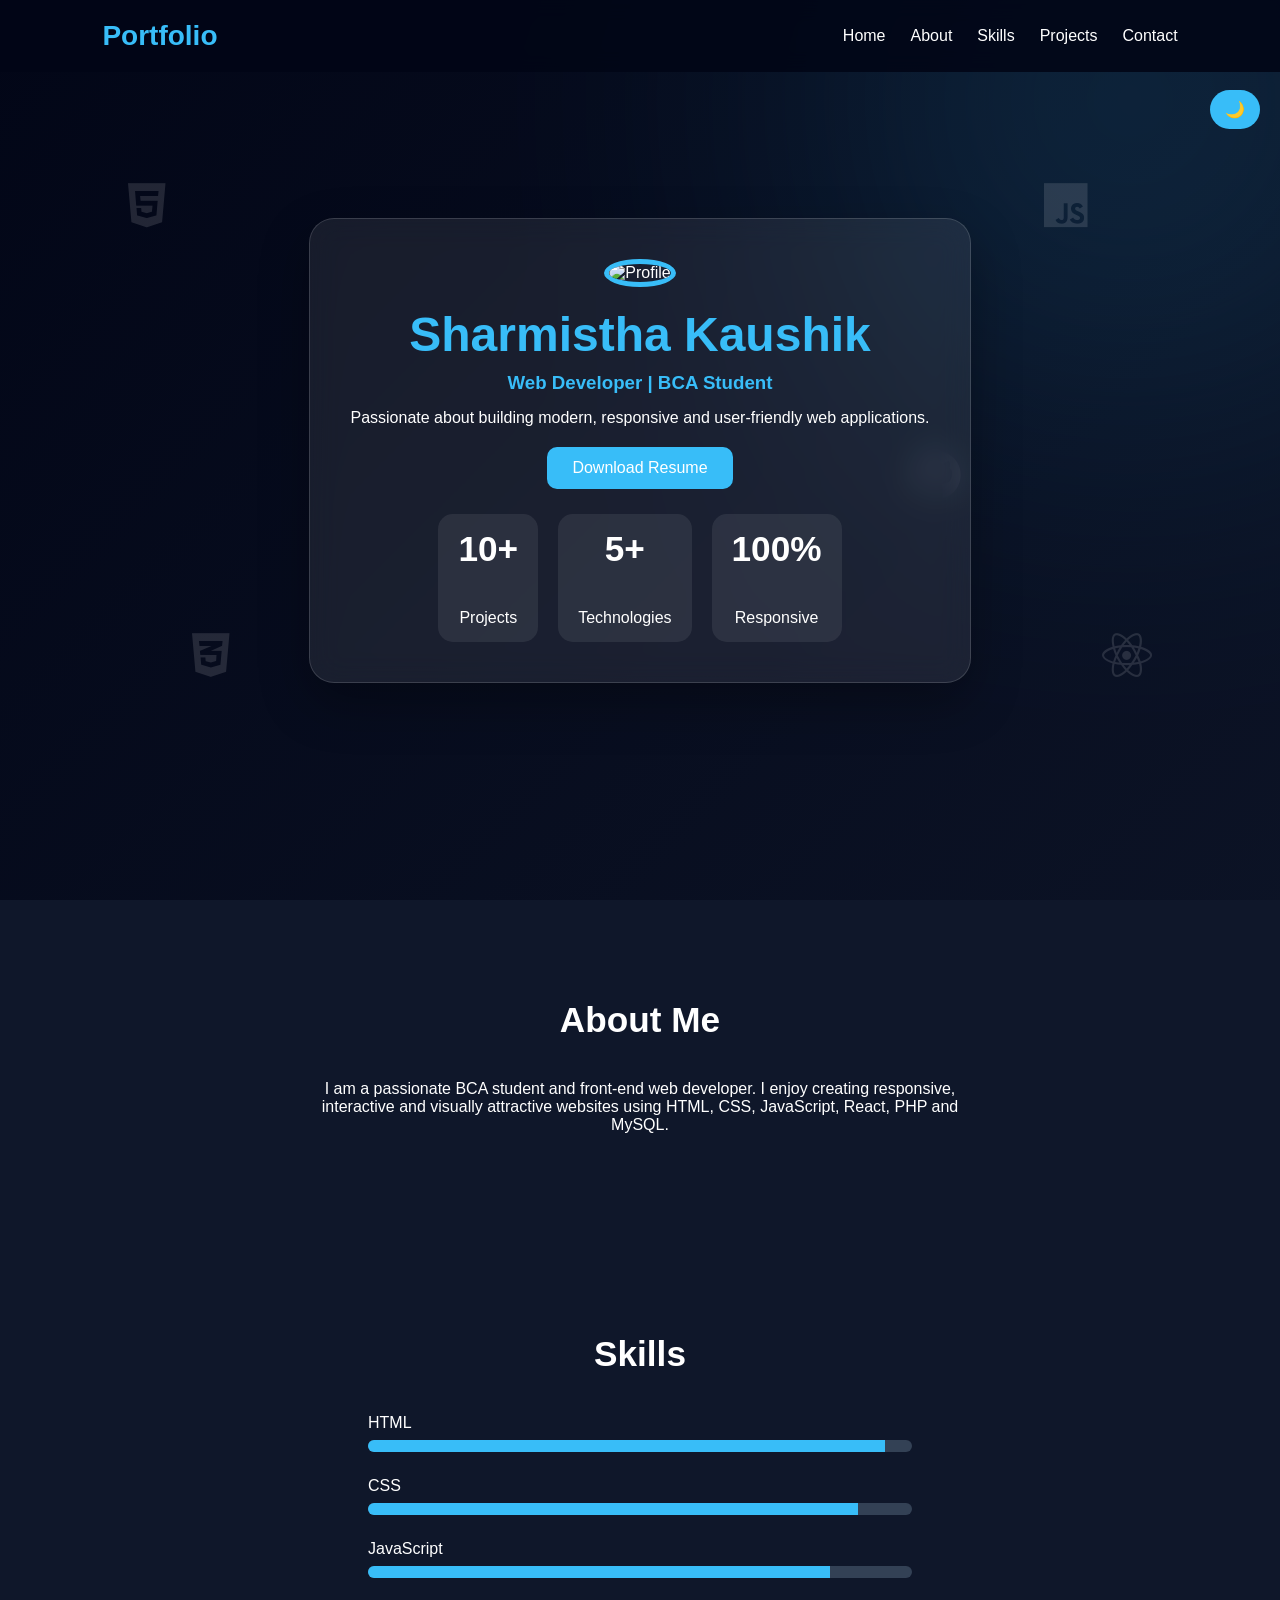
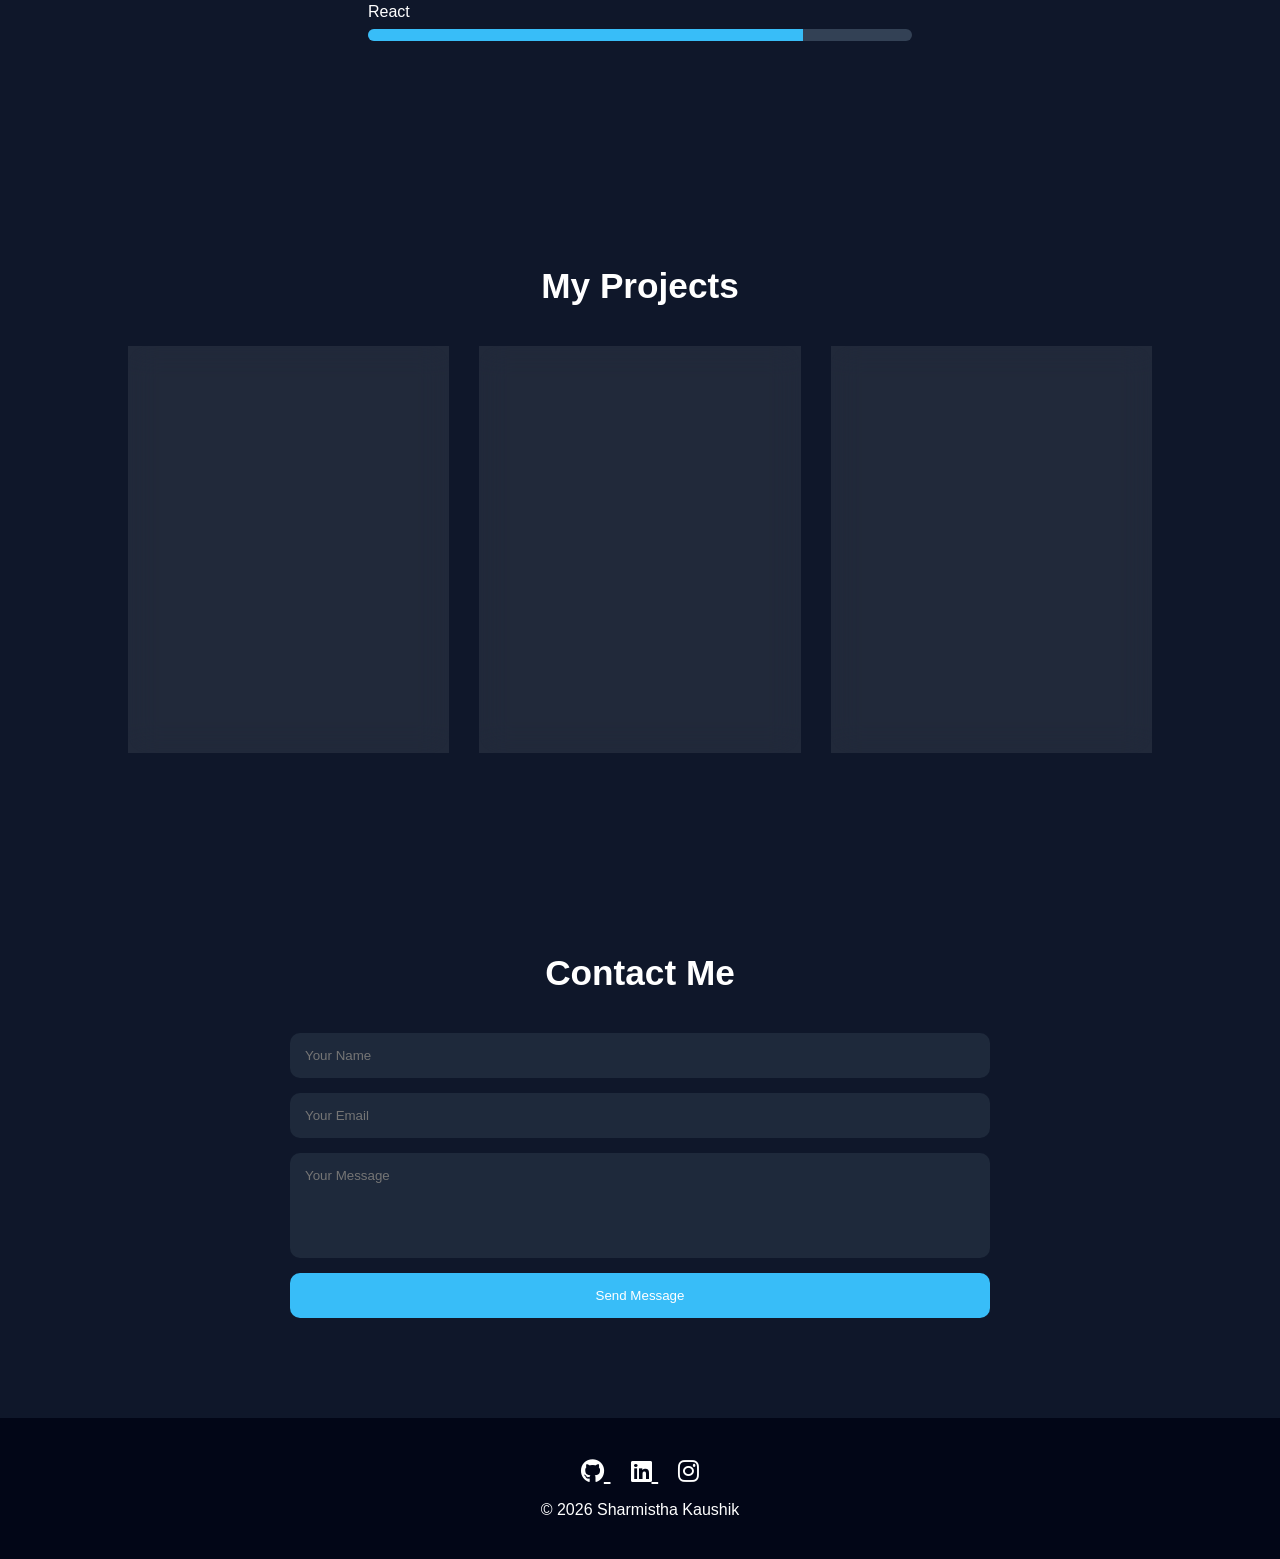
==== index.html @ a04bbdd9 "Initial commit" ====
<!DOCTYPE html>
<html lang="en">

<head>
<meta charset="UTF-8">
<meta name="viewport" content="width=device-width, initial-scale=1.0">

<title>Sharmistha Kaushik | Portfolio</title>

<link rel="stylesheet" href="style.css">

<link rel="stylesheet"
href="https://cdnjs.cloudflare.com/ajax/libs/font-awesome/6.5.1/css/all.min.css">
</head>

<body>

<!-- Dark Mode Toggle -->

<div class="dark-toggle">
🌙
</div>

<!-- Navbar -->

<header>

<nav class="navbar">

<div class="logo">
Portfolio
</div>

<ul class="nav-links">

<li><a href="#home">Home</a></li>

<li><a href="#about">About</a></li>

<li><a href="#skills">Skills</a></li>

<li><a href="#projects">Projects</a></li>

<li><a href="#contact">Contact</a></li>

</ul>

</nav>

</header>

<!-- Hero Section -->

<section id="home" class="hero">

<div class="hero-content">

<img
src="profile.jpg"
alt="Profile"
class="profile-img">

<h1>
Sharmistha Kaushik
</h1>

<h3 class="typing">
Web Developer | BCA Student
</h3>

<p>
Passionate about building modern,
responsive and user-friendly web
applications.
</p>

<a href="resume.pdf"
download
class="btn">

Download Resume

</a>

<!-- Stats -->

<div class="stats">

<div>
<h2>10+</h2>
<p>Projects</p>
</div>

<div>
<h2>5+</h2>
<p>Technologies</p>
</div>

<div>
<h2>100%</h2>
<p>Responsive</p>
</div>

</div>

</div>

<!-- Floating Tech Icons -->

<div class="floating-icons">

<i class="fab fa-html5"></i>

<i class="fab fa-css3-alt"></i>

<i class="fab fa-js"></i>

<i class="fab fa-react"></i>

<i class="fab fa-github"></i>

</div>

</section>

<!-- About -->

<section id="about" class="about">

<h2>About Me</h2>

<p>

I am a passionate BCA student and
front-end web developer.

I enjoy creating responsive,
interactive and visually attractive
websites using HTML, CSS,
JavaScript, React, PHP and MySQL.

</p>

</section>

<!-- Skills -->

<section id="skills" class="skills">

<h2>Skills</h2>

<div class="skill">

<span>HTML</span>

<div class="bar">
<div class="progress html"></div>
</div>

</div>

<div class="skill">

<span>CSS</span>

<div class="bar">
<div class="progress css"></div>
</div>

</div>

<div class="skill">

<span>JavaScript</span>

<div class="bar">
<div class="progress js"></div>
</div>

</div>

<div class="skill">

<span>React</span>

<div class="bar">
<div class="progress react"></div>
</div>

</div>

</section>

<!-- Projects -->

<section id="projects">

<h2>
My Projects
</h2>

<div class="gallery">

<!-- Project 1 -->

<div class="project-card">

<img
src="images/blog.png"
alt="Blogging Platform">

<h3>
Blogging Platform
</h3>

<p>

Admin panel based blogging website
built using HTML, CSS,
JavaScript, PHP and MySQL.

</p>

<a href="projects/blogging.html"
class="project-btn">

View Project

</a>

<a href="#"
class="project-btn">

GitHub

</a>

</div>

<!-- Project 2 -->

<div class="project-card">

<img
src="images/blog21.png"
alt="Quick Eat">

<h3>
Quick Eat
</h3>

<p>

Responsive food delivery
landing page with modern UI.

</p>

<a href="projects/quickeat.html"
class="project-btn">

View Project

</a>

<a href="#"
class="project-btn">

GitHub

</a>

</div>

<!-- Project 3 -->

<div class="project-card">

<img
src="images/blog31.png"
alt="bookit">

<h3>
Bookit website
</h3>

<p>

Modern and attractive bookit with
animations, dark mode and
modern design.

</p>

<a href="projects/bookit.html"
class="project-btn">

View Project

</a>

<a href="#"
class="project-btn">

GitHub

</a>

</div>

</div>

</section>

<!-- Contact -->

<section id="contact">

<h2>
Contact Me
</h2>

<div class="contact-container">

<form>

<input
type="text"
placeholder="Your Name"
required>

<input
type="email"
placeholder="Your Email"
required>

<textarea
rows="5"
placeholder="Your Message"
required>
</textarea>

<button type="submit">

Send Message

</button>

</form>

</div>

</section>

<!-- Footer -->

<footer>

<div class="social">

<a href="#">
<i class="fab fa-github"></i>
</a>

<a href="#">
<i class="fab fa-linkedin"></i>
</a>

<a href="#">
<i class="fab fa-instagram"></i>
</a>

</div>

<p>
© 2026 Sharmistha Kaushik
</p>

</footer>

<!-- Back To Top -->

<button id="topBtn">
↑
</button>

<script src="script.js"></script>

</body>
</html>
---- style.css ----
*{
margin:0;
padding:0;
box-sizing:border-box;
font-family:'Poppins',sans-serif;
scroll-behavior:smooth;
}

body{
background:#0f172a;
color:white;
overflow-x:hidden;
}

/* Navbar */

.navbar{
position:fixed;
top:0;
width:100%;
padding:20px 8%;
display:flex;
justify-content:space-between;
align-items:center;
background:rgba(2,6,23,.9);
backdrop-filter:blur(10px);
z-index:1000;
}

.logo{
font-size:28px;
font-weight:700;
color:#38bdf8;
}

.nav-links{
display:flex;
list-style:none;
gap:25px;
}

.nav-links a{
text-decoration:none;
color:white;
font-weight:500;
transition:.3s;
}

.nav-links a:hover{
color:#38bdf8;
}

/* Hero */

.hero{
height:100vh;
display:flex;
justify-content:center;
align-items:center;
text-align:center;
position:relative;
overflow:hidden;

background:linear-gradient(
135deg,
#020617,
#0f172a,
#1e3a8a,
#0ea5e9
);

background-size:400% 400%;
animation:gradientMove 12s ease infinite;
}

@keyframes gradientMove{
0%{background-position:0% 50%;}
50%{background-position:100% 50%;}
100%{background-position:0% 50%;}
}

.hero::before{
content:"";
position:absolute;
width:500px;
height:500px;
background:#38bdf8;
filter:blur(180px);
opacity:.25;
border-radius:50%;
top:-150px;
right:-100px;
}

.hero-content{
background:rgba(255,255,255,.08);
padding:40px;
border-radius:25px;
backdrop-filter:blur(15px);
border:1px solid rgba(255,255,255,.15);
box-shadow:0 20px 50px rgba(0,0,0,.3);
z-index:2;
}

.profile-img{
width:180px;
height:180px;
border-radius:50%;
border:5px solid #38bdf8;
object-fit:cover;
margin-bottom:20px;
}

.hero h1{
font-size:3rem;
margin-bottom:10px;
}

.typing{
color:#38bdf8;
margin-bottom:15px;
}

.btn{
display:inline-block;
padding:12px 25px;
background:#38bdf8;
color:white;
text-decoration:none;
border-radius:10px;
margin-top:20px;
transition:.3s;
}

.btn:hover{
transform:translateY(-5px);
}

/* Floating Icons */

.floating-icons i{
position:absolute;
font-size:50px;
opacity:.12;
animation:float 5s infinite ease-in-out;
}

.floating-icons i:nth-child(1){
top:20%;
left:10%;
}

.floating-icons i:nth-child(2){
top:70%;
left:15%;
}

.floating-icons i:nth-child(3){
top:20%;
right:15%;
}

.floating-icons i:nth-child(4){
top:70%;
right:10%;
}

.floating-icons i:nth-child(5){
top:50%;
right:25%;
}

@keyframes float{
50%{
transform:translateY(-20px);
}
}

/* Stats */

.stats{
display:flex;
justify-content:center;
gap:20px;
margin-top:25px;
flex-wrap:wrap;
}

.stats div{
background:rgba(255,255,255,.08);
padding:15px 20px;
border-radius:15px;
}

/* Sections */

section{
padding:100px 10%;
}

h2{
text-align:center;
font-size:2.2rem;
margin-bottom:40px;
}

/* About */

.about{
text-align:center;
max-width:900px;
margin:auto;
}

/* Skills */

.skills{
max-width:800px;
margin:auto;
}

.skill{
margin-bottom:25px;
}

.skill span{
display:block;
margin-bottom:8px;
}

.bar{
height:12px;
background:#334155;
border-radius:20px;
overflow:hidden;
}

.progress{
height:100%;
background:#38bdf8;
}

.html{width:95%;}
.css{width:90%;}
.js{width:85%;}
.react{width:80%;}

/* Projects */

.gallery{
display:grid;
grid-template-columns:
repeat(auto-fit,minmax(300px,1fr));
gap:30px;
}

.project-card{
background:rgba(255,255,255,.08);
backdrop-filter:blur(15px);
border-radius:20px;
overflow:hidden;
transition:.4s;
}

.project-card:hover{
transform:translateY(-12px);
}

.project-card img{
width:100%;
height:220px;
object-fit:cover;
}

.project-card h3{
padding:15px;
}

.project-card p{
padding:0 15px 15px;
}

.project-btn{
display:inline-block;
margin:10px;
padding:10px 18px;
background:#38bdf8;
color:white;
text-decoration:none;
border-radius:8px;
}

/* Contact */

.contact-container{
max-width:700px;
margin:auto;
}

form{
display:flex;
flex-direction:column;
gap:15px;
}

input,
textarea{
padding:15px;
border:none;
outline:none;
border-radius:10px;
background:#1e293b;
color:white;
}

textarea{
resize:none;
}

button{
padding:15px;
border:none;
border-radius:10px;
background:#38bdf8;
color:white;
cursor:pointer;
}

/* Footer */

footer{
background:#020617;
padding:40px;
text-align:center;
}

.social{
margin-bottom:15px;
}

.social a{
color:white;
font-size:24px;
margin:0 10px;
}

/* Reveal */

.hidden{
opacity:0;
transform:translateY(60px);
transition:all 1s;
}

.show{
opacity:1;
transform:translateY(0);
}

/* Dark Mode Toggle */

.dark-toggle{
position:fixed;
top:90px;
right:20px;
background:#38bdf8;
padding:10px 15px;
border-radius:30px;
cursor:pointer;
z-index:999;
}

/* Top Button */

#topBtn{
position:fixed;
bottom:20px;
right:20px;
display:none;
padding:12px 16px;
border-radius:50%;
font-size:18px;
z-index:999;
}

/* Responsive */

@media(max-width:768px){

.navbar{
flex-direction:column;
gap:15px;
}

.nav-links{
flex-wrap:wrap;
justify-content:center;
}

.hero h1{
font-size:2rem;
}

.profile-img{
width:140px;
height:140px;
}

section{
padding:80px 5%;
}
}

.light-mode{
background:#f8fafc;
color:#0f172a;
}

.light-mode .navbar{
background:white;
}

.light-mode .hero-content,
.light-mode .project-card,
.light-mode .stats div{
background:white;
color:black;
}

.light-mode input,
.light-mode textarea{
background:#e2e8f0;
color:black;
}

.light-mode footer{
background:#e2e8f0;
color:black;
}

.gallery img{
width:100%;
border-radius:15px;
box-shadow:0 10px 25px rgba(0,0,0,.3);
}

section ul{
max-width:800px;
margin:auto;
padding-left:20px;
line-height:2;
}

section h1{
text-align:center;
margin-bottom:30px;
font-size:3rem;
color:#38bdf8;
}

body{
background:#0f172a;
color:white;
font-family:'Poppins',sans-serif;
}

.project-container{
max-width:1100px;
margin:100px auto;
padding:30px;
background:rgba(255,255,255,0.05);
backdrop-filter:blur(10px);
border-radius:20px;
box-shadow:0 10px 30px rgba(0,0,0,0.3);
}

.project-title{
text-align:center;
font-size:3rem;
margin-bottom:30px;
color:#38bdf8;
}

.project-gallery{
display:grid;
grid-template-columns:repeat(auto-fit,minmax(300px,1fr));
gap:20px;
margin-bottom:40px;
}

.project-gallery img{
width:100%;
height:250px;
object-fit:cover;
border-radius:15px;
transition:0.4s;
}

.project-gallery img:hover{
transform:scale(1.05);
}

.project-description{
text-align:center;
line-height:1.8;
font-size:18px;
margin-bottom:40px;
}

.info-grid{
display:grid;
grid-template-columns:1fr 1fr;
gap:40px;
margin-bottom:40px;
}

.info-card{
background:rgba(255,255,255,0.08);
padding:25px;
border-radius:15px;
}

.info-card h2{
margin-bottom:20px;
color:#38bdf8;
}

.info-card ul{
padding-left:20px;
line-height:2;
}

.buttons{
display:flex;
justify-content:center;
gap:15px;
flex-wrap:wrap;
}

.project-btn{
padding:12px 25px;
background:#38bdf8;
color:white;
text-decoration:none;
border-radius:10px;
transition:0.3s;
}

.project-btn:hover{
transform:translateY(-5px);
}

@media(max-width:768px){

.info-grid{
grid-template-columns:1fr;
}

.project-title{
font-size:2rem;
}

}
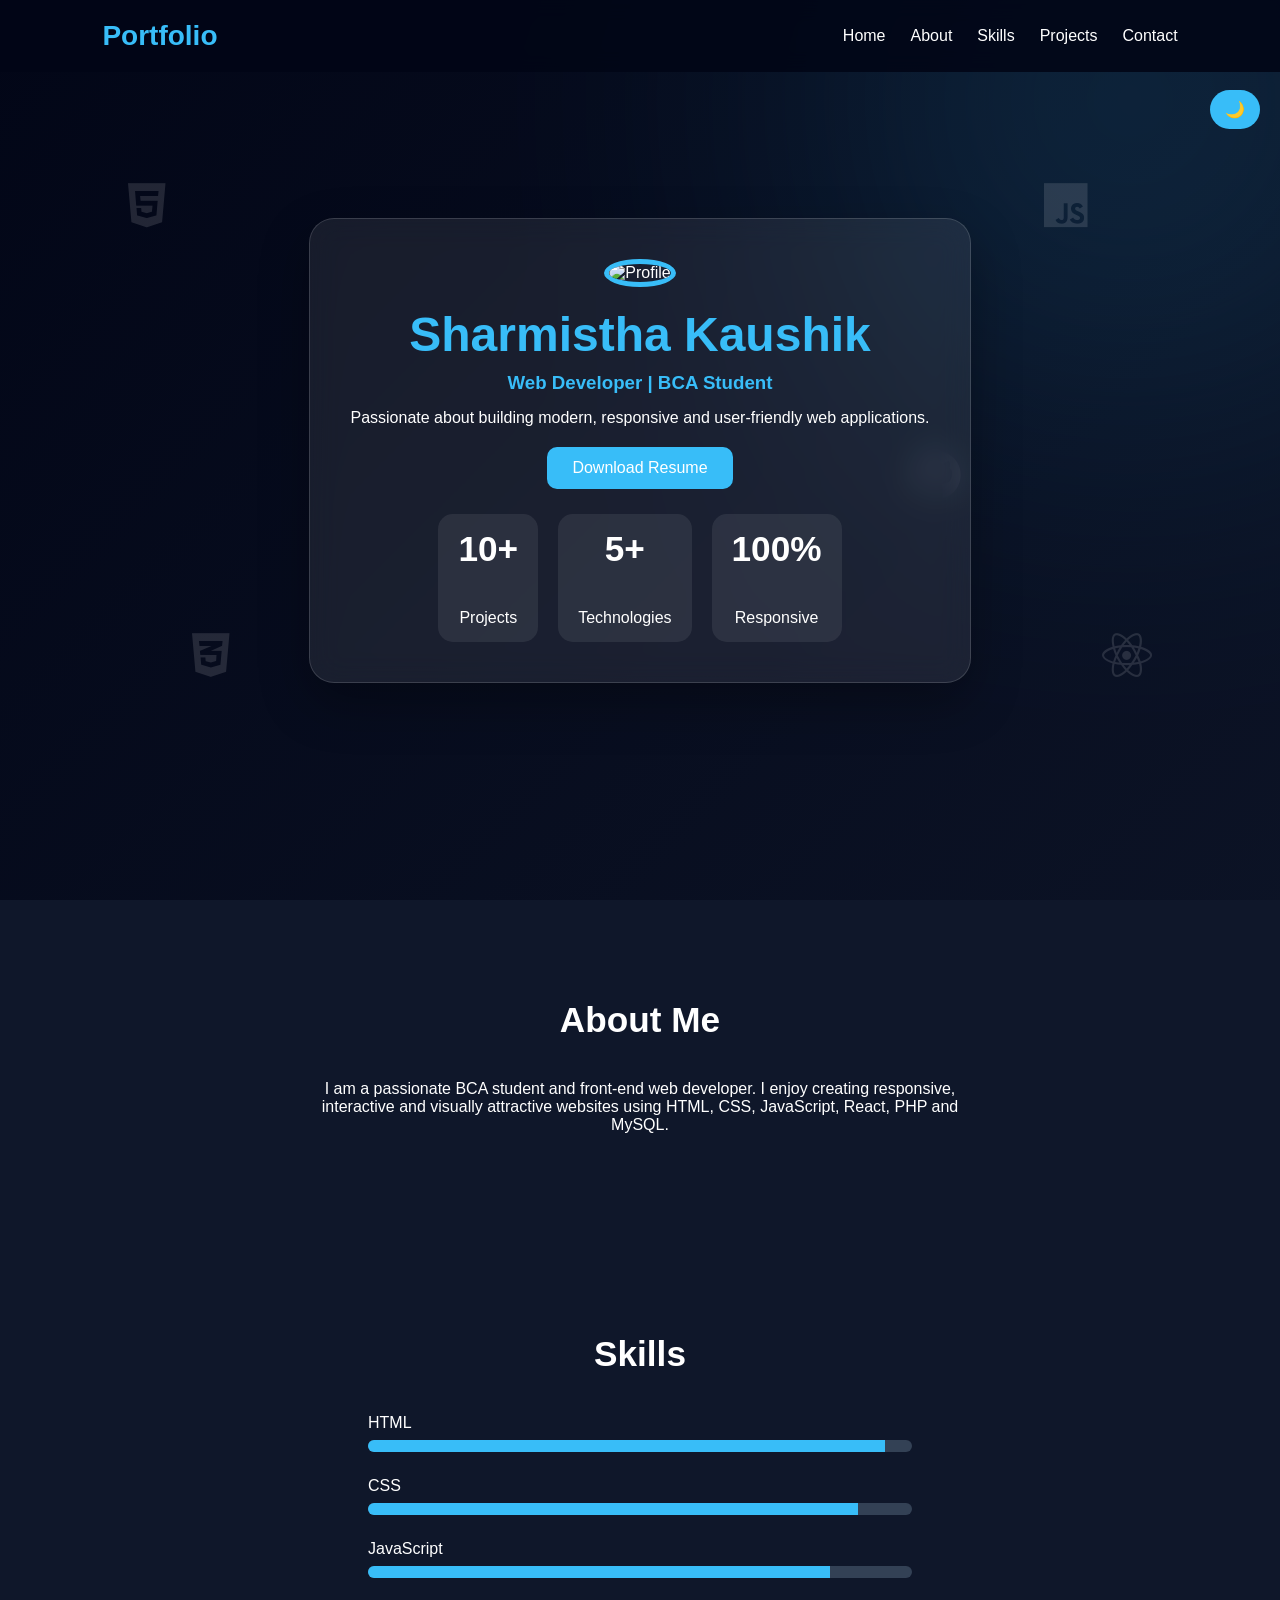
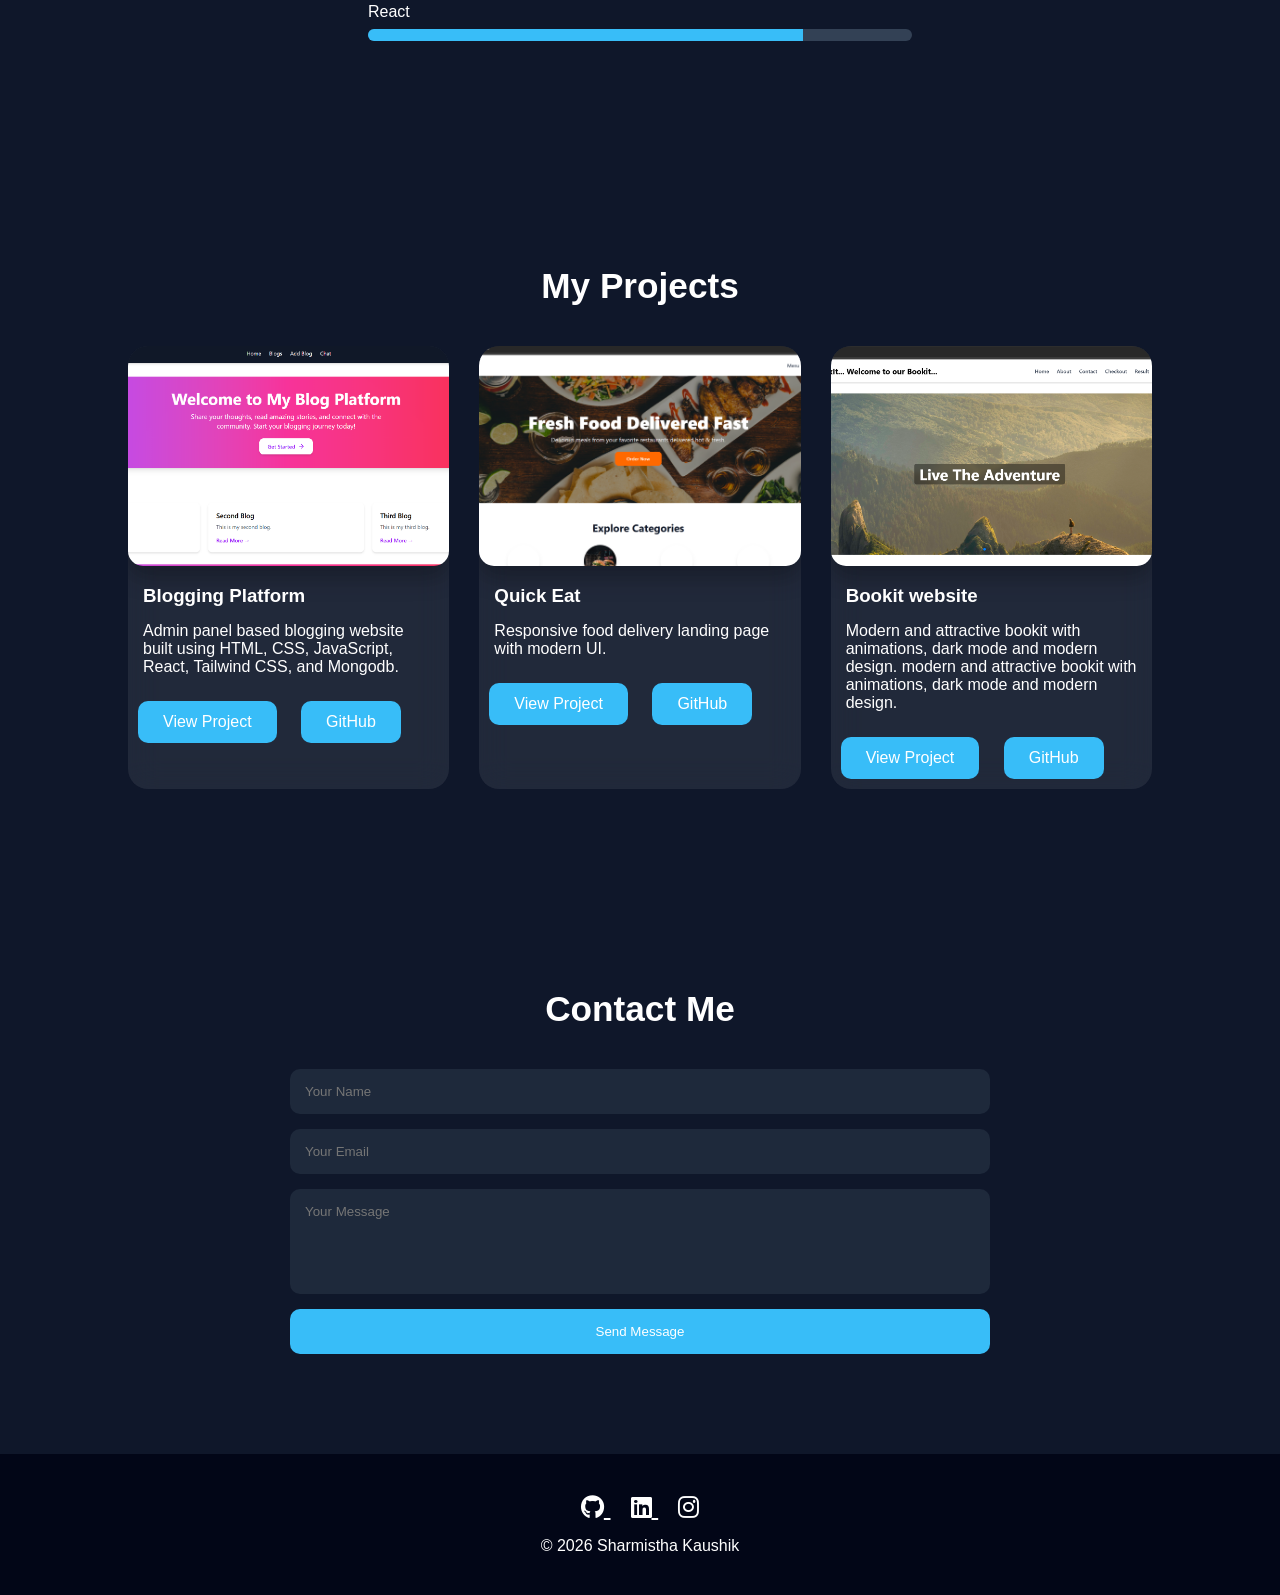
==== commit 47e06f59: "Updated websites" ====
--- a/index.html
+++ b/index.html
@@ -206,7 +206,7 @@
 <div class="project-card">
 
 <img
-src="images/blog.png"
+src="images/blog1.png"
 alt="Blogging Platform">
 
 <h3>
@@ -217,7 +217,7 @@
 
 Admin panel based blogging website
 built using HTML, CSS,
-JavaScript, PHP and MySQL.
+JavaScript, React, Tailwind CSS, and Mongodb.
 
 </p>
 
@@ -278,7 +278,7 @@
 
 <img
 src="images/blog31.png"
-alt="bookit">
+alt="Bookit">
 
 <h3>
 Bookit website
@@ -288,7 +288,10 @@
 
 Modern and attractive bookit with
 animations, dark mode and
+modern design. modern and attractive bookit with
+animations, dark mode and
 modern design.
+
 
 </p>
 
--- a/style.css
+++ b/style.css
@@ -560,4 +560,72 @@
 font-size:2rem;
 }
 
+}
+
+@media(max-width:768px){
+
+.navbar{
+padding:15px 5%;
+flex-direction:column;
+}
+
+.nav-links{
+display:flex;
+flex-wrap:wrap;
+justify-content:center;
+gap:15px;
+margin-top:10px;
+}
+
+.hero{
+min-height:100vh;
+padding-top:140px;
+}
+
+.hero-content{
+width:95%;
+padding:20px;
+}
+
+.hero h1{
+font-size:2rem;
+}
+
+.profile-img{
+width:120px;
+height:120px;
+}
+
+.stats{
+flex-direction:row;
+justify-content:center;
+gap:10px;
+}
+
+.stats div{
+width:90px;
+height:90px;
+padding:10px;
+}
+
+.stats h2{
+font-size:28px;
+}
+
+.stats p{
+font-size:12px;
+}
+
+.floating-icons{
+display:none;
+}
+
+.gallery{
+grid-template-columns:1fr;
+}
+
+section{
+padding:60px 5%;
+}
+
 }
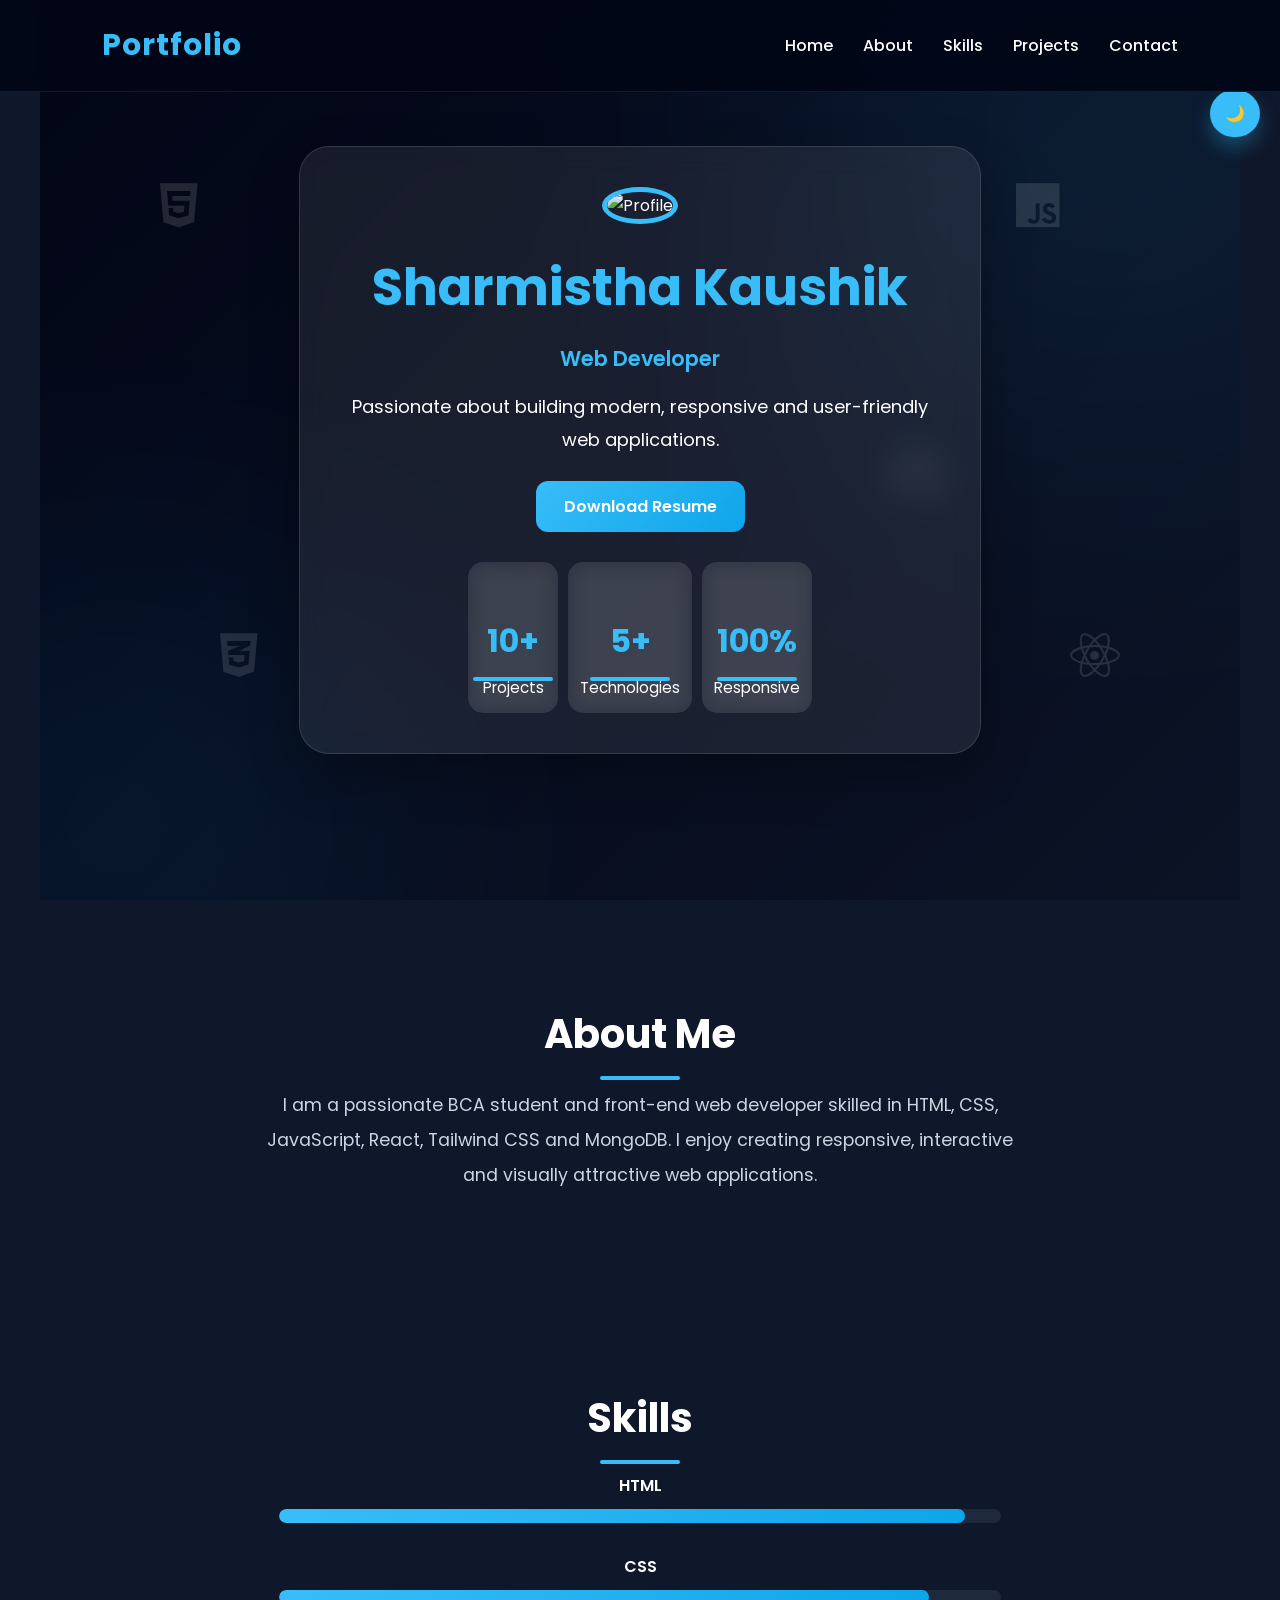
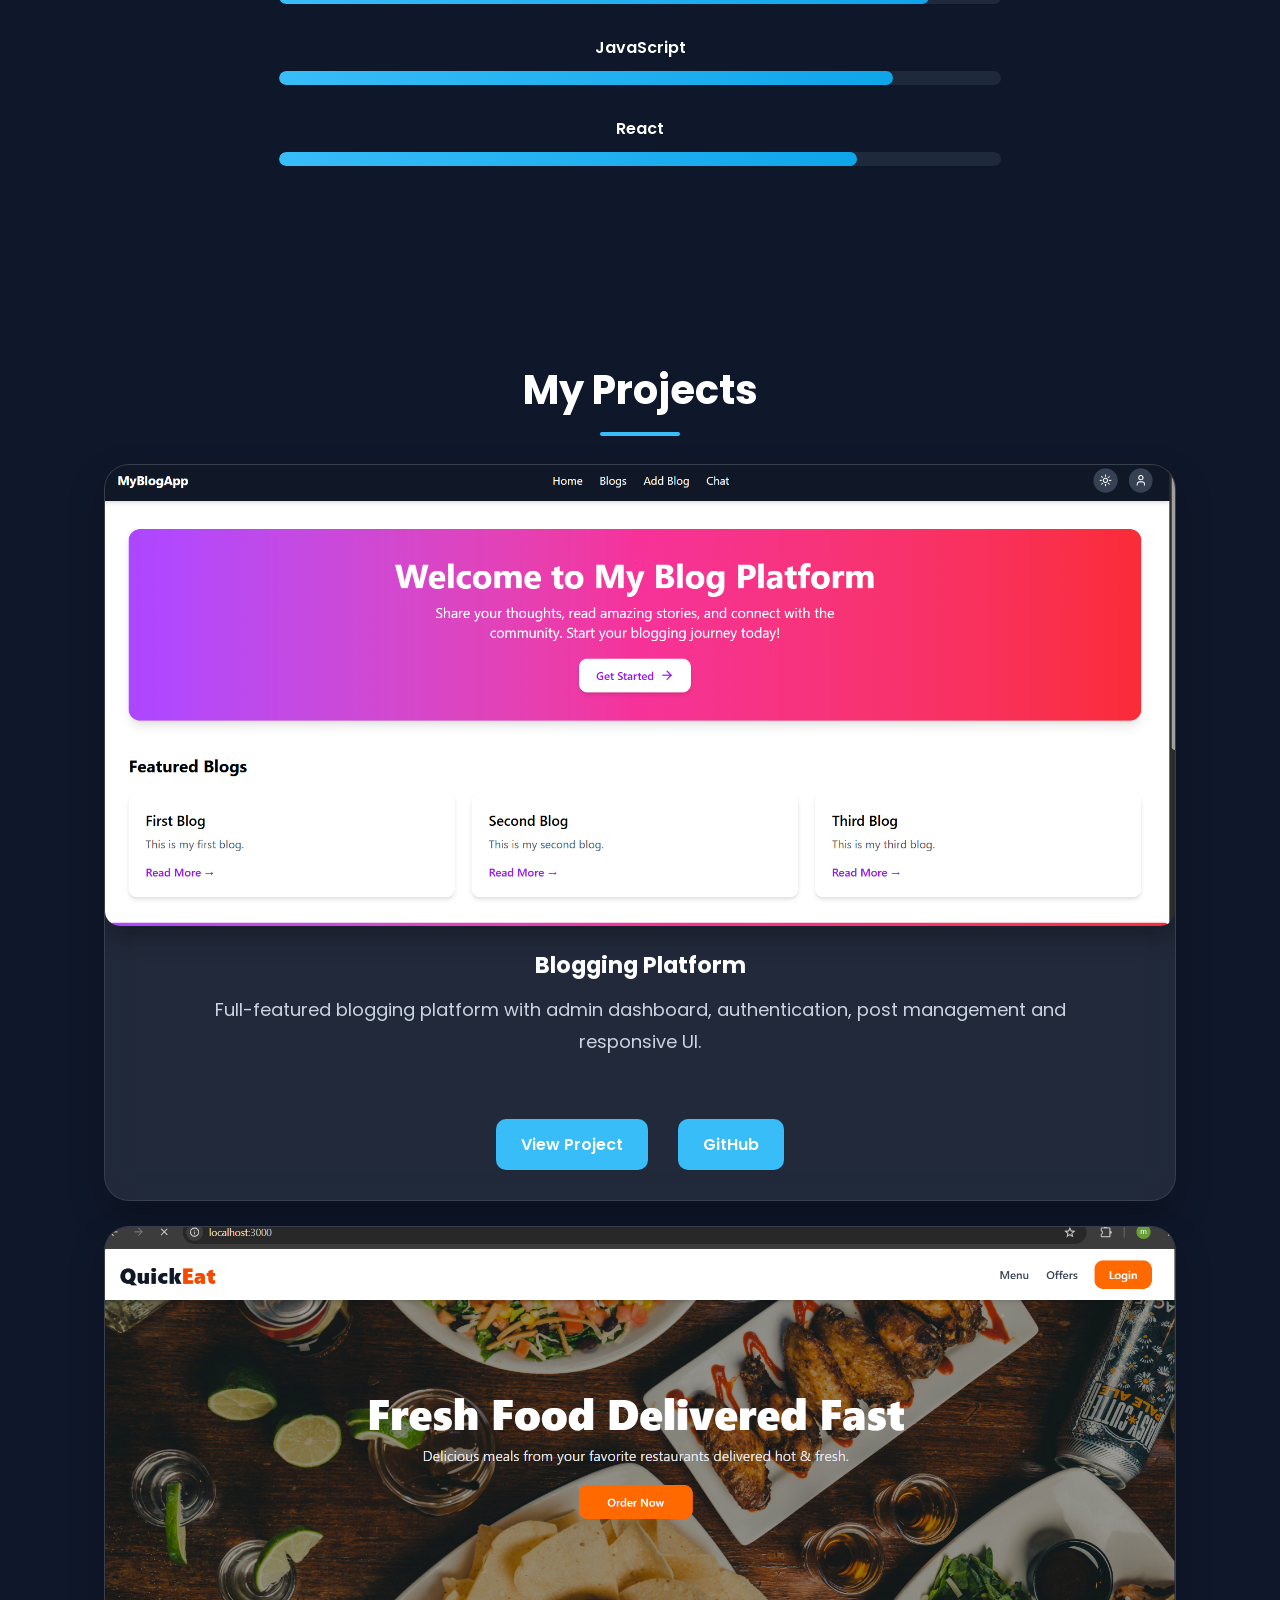
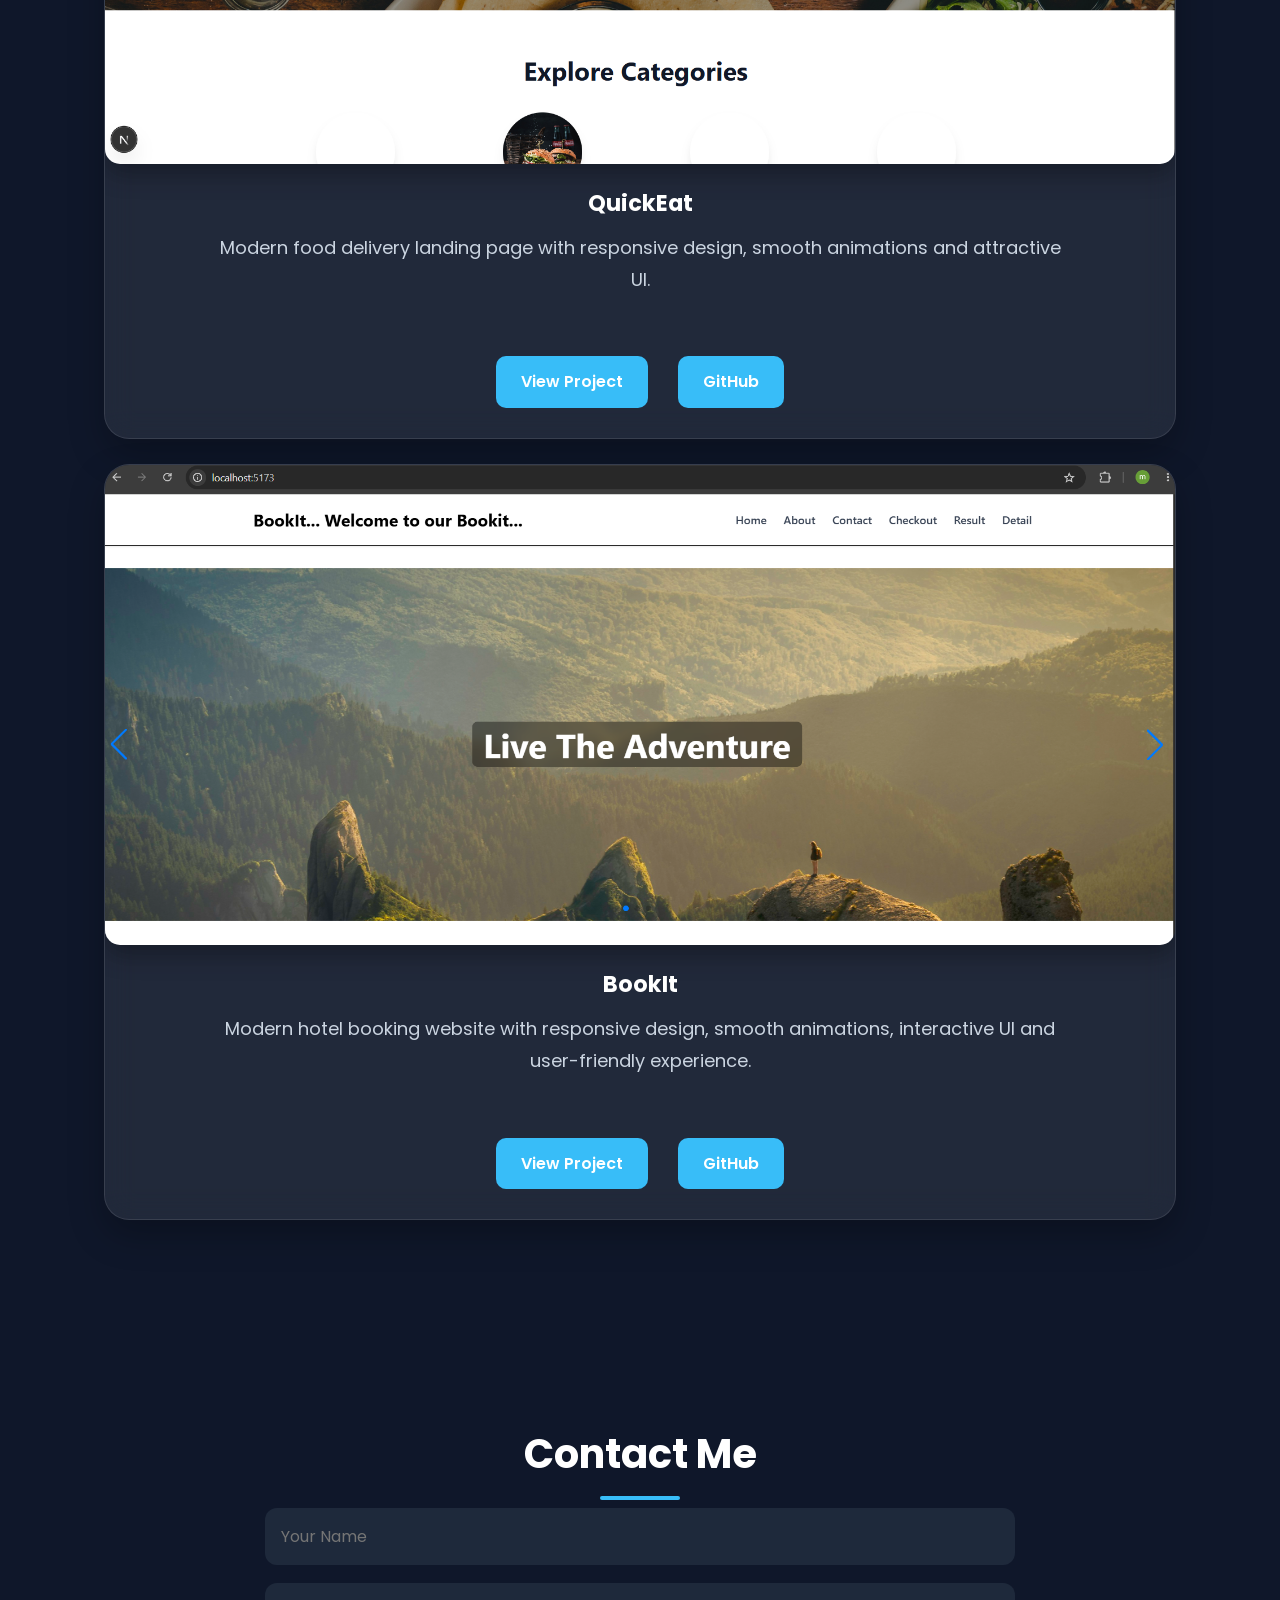
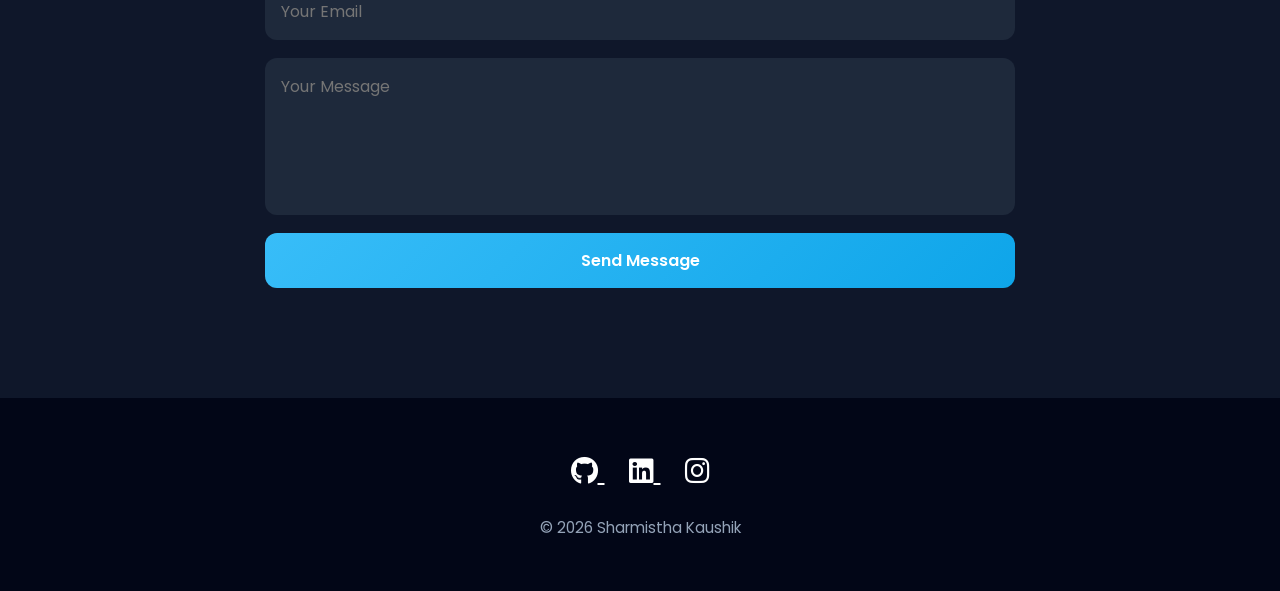
==== commit b319eb6c: "Updated websites" ====
--- a/index.html
+++ b/index.html
@@ -15,7 +15,7 @@
 
 <body>
 
-<!-- Dark Mode Toggle -->
+<!-- Dark Mode -->
 
 <div class="dark-toggle">
 🌙
@@ -34,13 +34,9 @@
 <ul class="nav-links">
 
 <li><a href="#home">Home</a></li>
-
 <li><a href="#about">About</a></li>
-
 <li><a href="#skills">Skills</a></li>
-
 <li><a href="#projects">Projects</a></li>
-
 <li><a href="#contact">Contact</a></li>
 
 </ul>
@@ -49,14 +45,13 @@
 
 </header>
 
-<!-- Hero Section -->
+<!-- Hero -->
 
 <section id="home" class="hero">
 
 <div class="hero-content">
 
-<img
-src="profile.jpg"
+<img src="profile.jpg"
 alt="Profile"
 class="profile-img">
 
@@ -65,13 +60,12 @@
 </h1>
 
 <h3 class="typing">
-Web Developer | BCA Student
+Web Developer
 </h3>
 
 <p>
 Passionate about building modern,
-responsive and user-friendly web
-applications.
+responsive and user-friendly web applications.
 </p>
 
 <a href="resume.pdf"
@@ -82,8 +76,6 @@
 
 </a>
 
-<!-- Stats -->
-
 <div class="stats">
 
 <div>
@@ -105,18 +97,12 @@
 
 </div>
 
-<!-- Floating Tech Icons -->
-
 <div class="floating-icons">
 
 <i class="fab fa-html5"></i>
-
 <i class="fab fa-css3-alt"></i>
-
 <i class="fab fa-js"></i>
-
 <i class="fab fa-react"></i>
-
 <i class="fab fa-github"></i>
 
 </div>
@@ -132,12 +118,13 @@
 <p>
 
 I am a passionate BCA student and
-front-end web developer.
+front-end web developer skilled in
+HTML, CSS, JavaScript, React,
+Tailwind CSS and MongoDB.
 
 I enjoy creating responsive,
 interactive and visually attractive
-websites using HTML, CSS,
-JavaScript, React, PHP and MySQL.
+web applications.
 
 </p>
 
@@ -150,7 +137,6 @@
 <h2>Skills</h2>
 
 <div class="skill">
-
 <span>HTML</span>
 
 <div class="bar">
@@ -160,7 +146,6 @@
 </div>
 
 <div class="skill">
-
 <span>CSS</span>
 
 <div class="bar">
@@ -170,7 +155,6 @@
 </div>
 
 <div class="skill">
-
 <span>JavaScript</span>
 
 <div class="bar">
@@ -180,7 +164,6 @@
 </div>
 
 <div class="skill">
-
 <span>React</span>
 
 <div class="bar">
@@ -195,31 +178,26 @@
 
 <section id="projects">
 
-<h2>
-My Projects
-</h2>
+<h2>My Projects</h2>
 
 <div class="gallery">
 
-<!-- Project 1 -->
+<!-- Blogging Platform -->
 
 <div class="project-card">
 
-<img
-src="images/blog1.png"
+<img src="images/blog1.png"
 alt="Blogging Platform">
 
-<h3>
-Blogging Platform
-</h3>
-
-<p>
-
-Admin panel based blogging website
-built using HTML, CSS,
-JavaScript, React, Tailwind CSS, and Mongodb.
-
-</p>
+<h3>Blogging Platform</h3>
+
+<p>
+Full-featured blogging platform with
+admin dashboard, authentication,
+post management and responsive UI.
+</p>
+
+<div class="project-buttons">
 
 <a href="projects/blogging.html"
 class="project-btn">
@@ -237,24 +215,24 @@
 
 </div>
 
-<!-- Project 2 -->
+</div>
+
+<!-- QuickEat -->
 
 <div class="project-card">
 
-<img
-src="images/blog21.png"
-alt="Quick Eat">
-
-<h3>
-Quick Eat
-</h3>
-
-<p>
-
-Responsive food delivery
-landing page with modern UI.
-
-</p>
+<img src="images/blog21.png"
+alt="QuickEat">
+
+<h3>QuickEat</h3>
+
+<p>
+Modern food delivery landing page
+with responsive design, smooth
+animations and attractive UI.
+</p>
+
+<div class="project-buttons">
 
 <a href="projects/quickeat.html"
 class="project-btn">
@@ -272,28 +250,24 @@
 
 </div>
 
-<!-- Project 3 -->
+</div>
+
+<!-- BookIt -->
 
 <div class="project-card">
 
-<img
-src="images/blog31.png"
-alt="Bookit">
-
-<h3>
-Bookit website
-</h3>
-
-<p>
-
-Modern and attractive bookit with
-animations, dark mode and
-modern design. modern and attractive bookit with
-animations, dark mode and
-modern design.
-
-
-</p>
+<img src="images/blog31.png"
+alt="BookIt">
+
+<h3>BookIt</h3>
+
+<p>
+Modern hotel booking website with
+responsive design, smooth animations,
+interactive UI and user-friendly experience.
+</p>
+
+<div class="project-buttons">
 
 <a href="projects/bookit.html"
 class="project-btn">
@@ -313,15 +287,15 @@
 
 </div>
 
+</div>
+
 </section>
 
 <!-- Contact -->
 
 <section id="contact">
 
-<h2>
-Contact Me
-</h2>
+<h2>Contact Me</h2>
 
 <div class="contact-container">
 
--- a/style.css
+++ b/style.css
@@ -1,3 +1,13 @@
+/* =========================
+   GOOGLE FONT
+========================= */
+
+@import url('https://fonts.googleapis.com/css2?family=Poppins:wght@300;400;500;600;700;800&display=swap');
+
+/* =========================
+   RESET
+========================= */
+
 *{
 margin:0;
 padding:0;
@@ -10,33 +20,39 @@
 background:#0f172a;
 color:white;
 overflow-x:hidden;
-}
-
-/* Navbar */
+line-height:1.7;
+}
+
+/* =========================
+   NAVBAR
+========================= */
 
 .navbar{
 position:fixed;
 top:0;
+left:0;
 width:100%;
 padding:20px 8%;
 display:flex;
 justify-content:space-between;
 align-items:center;
 background:rgba(2,6,23,.9);
-backdrop-filter:blur(10px);
+backdrop-filter:blur(15px);
 z-index:1000;
+border-bottom:1px solid rgba(255,255,255,.08);
 }
 
 .logo{
-font-size:28px;
+font-size:30px;
 font-weight:700;
 color:#38bdf8;
+letter-spacing:1px;
 }
 
 .nav-links{
 display:flex;
 list-style:none;
-gap:25px;
+gap:30px;
 }
 
 .nav-links a{
@@ -44,13 +60,31 @@
 color:white;
 font-weight:500;
 transition:.3s;
+position:relative;
+}
+
+.nav-links a::after{
+content:"";
+position:absolute;
+left:0;
+bottom:-5px;
+width:0%;
+height:2px;
+background:#38bdf8;
+transition:.3s;
+}
+
+.nav-links a:hover::after{
+width:100%;
 }
 
 .nav-links a:hover{
 color:#38bdf8;
 }
 
-/* Hero */
+/* =========================
+   HERO SECTION
+========================= */
 
 .hero{
 height:100vh;
@@ -74,69 +108,132 @@
 }
 
 @keyframes gradientMove{
-0%{background-position:0% 50%;}
-50%{background-position:100% 50%;}
-100%{background-position:0% 50%;}
-}
+
+0%{
+background-position:0% 50%;
+}
+
+50%{
+background-position:100% 50%;
+}
+
+100%{
+background-position:0% 50%;
+}
+
+}
+
+/* Glow Effects */
 
 .hero::before{
 content:"";
 position:absolute;
-width:500px;
-height:500px;
+width:450px;
+height:450px;
 background:#38bdf8;
+border-radius:50%;
 filter:blur(180px);
-opacity:.25;
+opacity:.20;
+top:-100px;
+right:-100px;
+}
+
+.hero::after{
+content:"";
+position:absolute;
+width:350px;
+height:350px;
+background:#0ea5e9;
 border-radius:50%;
-top:-150px;
-right:-100px;
-}
+filter:blur(150px);
+opacity:.18;
+bottom:-100px;
+left:-100px;
+}
+
+/* Hero Card */
 
 .hero-content{
+position:relative;
+z-index:2;
+
 background:rgba(255,255,255,.08);
+
+backdrop-filter:blur(15px);
+
+border:1px solid rgba(255,255,255,.12);
+
 padding:40px;
-border-radius:25px;
-backdrop-filter:blur(15px);
-border:1px solid rgba(255,255,255,.15);
-box-shadow:0 20px 50px rgba(0,0,0,.3);
-z-index:2;
-}
+
+border-radius:30px;
+
+box-shadow:
+0 20px 50px rgba(0,0,0,.3);
+}
+
+/* Profile Image */
 
 .profile-img{
 width:180px;
 height:180px;
 border-radius:50%;
+object-fit:cover;
 border:5px solid #38bdf8;
-object-fit:cover;
 margin-bottom:20px;
 }
 
+/* Heading */
+
 .hero h1{
-font-size:3rem;
+font-size:3.2rem;
 margin-bottom:10px;
 }
 
 .typing{
 color:#38bdf8;
+font-size:1.3rem;
 margin-bottom:15px;
-}
+font-weight:600;
+}
+
+.hero p{
+max-width:600px;
+margin:auto;
+}
+
+/* Resume Button */
 
 .btn{
 display:inline-block;
-padding:12px 25px;
-background:#38bdf8;
+margin-top:25px;
+
+padding:12px 28px;
+
+background:linear-gradient(
+135deg,
+#38bdf8,
+#0ea5e9
+);
+
 color:white;
+
 text-decoration:none;
-border-radius:10px;
-margin-top:20px;
+
+border-radius:12px;
+
+font-weight:600;
+
 transition:.3s;
 }
 
 .btn:hover{
 transform:translateY(-5px);
-}
-
-/* Floating Icons */
+box-shadow:0 10px 25px rgba(56,189,248,.4);
+}
+
+/* =========================
+   FLOATING TECH ICONS
+========================= */
 
 .floating-icons i{
 position:absolute;
@@ -171,28 +268,60 @@
 }
 
 @keyframes float{
+
+0%{
+transform:translateY(0);
+}
+
 50%{
 transform:translateY(-20px);
 }
-}
-
-/* Stats */
+
+100%{
+transform:translateY(0);
+}
+
+}
+
+/* =========================
+   STATS
+========================= */
 
 .stats{
 display:flex;
 justify-content:center;
 gap:20px;
-margin-top:25px;
+margin-top:30px;
 flex-wrap:wrap;
 }
 
 .stats div{
 background:rgba(255,255,255,.08);
-padding:15px 20px;
+backdrop-filter:blur(10px);
+padding:18px 22px;
 border-radius:15px;
-}
-
-/* Sections */
+min-width:120px;
+transition:.3s;
+}
+
+.stats div:hover{
+transform:translateY(-8px);
+box-shadow:0 10px 25px rgba(56,189,248,.25);
+}
+
+.stats h2{
+color:#38bdf8;
+font-size:2rem;
+margin-bottom:5px;
+}
+
+.stats p{
+font-size:.95rem;
+}
+
+/* =========================
+   SECTION COMMON
+========================= */
 
 section{
 padding:100px 10%;
@@ -200,117 +329,228 @@
 
 h2{
 text-align:center;
-font-size:2.2rem;
-margin-bottom:40px;
-}
-
-/* About */
+font-size:2.5rem;
+margin-bottom:50px;
+position:relative;
+}
+
+h2::after{
+content:"";
+position:absolute;
+width:80px;
+height:4px;
+background:#38bdf8;
+bottom:-12px;
+left:50%;
+transform:translateX(-50%);
+border-radius:20px;
+}
+
+/* =========================
+   ABOUT SECTION
+========================= */
 
 .about{
-text-align:center;
 max-width:900px;
 margin:auto;
-}
-
-/* Skills */
+text-align:center;
+}
+
+.about p{
+font-size:1.1rem;
+line-height:2;
+color:#cbd5e1;
+}
+
+/* =========================
+   SKILLS SECTION
+========================= */
 
 .skills{
-max-width:800px;
+max-width:850px;
 margin:auto;
 }
 
 .skill{
-margin-bottom:25px;
+margin-bottom:30px;
 }
 
 .skill span{
 display:block;
-margin-bottom:8px;
+margin-bottom:10px;
+font-weight:600;
+font-size:1rem;
 }
 
 .bar{
-height:12px;
-background:#334155;
-border-radius:20px;
+height:14px;
+background:#1e293b;
+border-radius:50px;
 overflow:hidden;
 }
 
 .progress{
 height:100%;
-background:#38bdf8;
-}
-
-.html{width:95%;}
-.css{width:90%;}
-.js{width:85%;}
-.react{width:80%;}
-
-/* Projects */
+border-radius:50px;
+
+background:linear-gradient(
+90deg,
+#38bdf8,
+#0ea5e9
+);
+
+animation:fillBar 2s ease;
+}
+
+@keyframes fillBar{
+
+from{
+width:0;
+}
+
+}
+
+/* Skill Percentages */
+
+.html{
+width:95%;
+}
+
+.css{
+width:90%;
+}
+
+.js{
+width:85%;
+}
+
+.react{
+width:80%;
+}
+
+/* =========================
+   PROJECT SECTION
+========================= */
 
 .gallery{
 display:grid;
-grid-template-columns:
-repeat(auto-fit,minmax(300px,1fr));
-gap:30px;
+grid-template-columns:repeat(3,1fr);
+gap:20px;
+margin: 30px 0
 }
 
 .project-card{
+display:flex;
+flex-direction:column;
+justify-content:space-between;
+
 background:rgba(255,255,255,.08);
+
 backdrop-filter:blur(15px);
-border-radius:20px;
+
+border:1px solid rgba(255,255,255,.1);
+
+border-radius:25px;
+
 overflow:hidden;
+
 transition:.4s;
+
+box-shadow:0 15px 35px rgba(0,0,0,.25);
 }
 
 .project-card:hover{
 transform:translateY(-12px);
+box-shadow:0 20px 40px rgba(56,189,248,.25);
 }
 
 .project-card img{
 width:100%;
-height:220px;
+height:230px;
 object-fit:cover;
+transition:.5s;
+}
+
+.project-card:hover img{
+transform:scale(1.08);
 }
 
 .project-card h3{
-padding:15px;
+padding:20px 20px 10px;
+font-size:1.4rem;
 }
 
 .project-card p{
-padding:0 15px 15px;
+padding:0 20px;
+color:#cbd5e1;
+line-height:1.8;
+flex-grow:1;
+}
+
+/* Project Buttons */
+
+.project-buttons{
+display:flex;
+justify-content:center;
+gap:10px;
+flex-wrap:wrap;
+padding:20px;
 }
 
 .project-btn{
 display:inline-block;
-margin:10px;
-padding:10px 18px;
-background:#38bdf8;
+
+padding:12px 22px;
+
+background:linear-gradient(
+135deg,
+#38bdf8,
+#0ea5e9
+);
+
 color:white;
+
 text-decoration:none;
-border-radius:8px;
-}
-
-/* Contact */
+
+border-radius:10px;
+
+font-weight:600;
+
+transition:.3s;
+}
+
+.project-btn:hover{
+transform:translateY(-4px);
+box-shadow:0 10px 20px rgba(56,189,248,.35);
+}
+
+/* =========================
+   CONTACT SECTION
+========================= */
 
 .contact-container{
-max-width:700px;
+max-width:750px;
 margin:auto;
 }
 
 form{
 display:flex;
 flex-direction:column;
-gap:15px;
+gap:18px;
 }
 
 input,
 textarea{
-padding:15px;
+padding:16px;
 border:none;
 outline:none;
-border-radius:10px;
+border-radius:12px;
+
 background:#1e293b;
+
 color:white;
+
+font-size:16px;
 }
 
 textarea{
@@ -319,37 +559,73 @@
 
 button{
 padding:15px;
+
 border:none;
-border-radius:10px;
-background:#38bdf8;
+
+border-radius:12px;
+
+background:linear-gradient(
+135deg,
+#38bdf8,
+#0ea5e9
+);
+
 color:white;
+
+font-size:16px;
+
+font-weight:600;
+
 cursor:pointer;
-}
-
-/* Footer */
+
+transition:.3s;
+}
+
+button:hover{
+transform:translateY(-4px);
+box-shadow:0 10px 25px rgba(56,189,248,.35);
+}
+
+/* =========================
+   FOOTER
+========================= */
 
 footer{
 background:#020617;
-padding:40px;
+padding:50px 20px;
 text-align:center;
+margin-top:50px;
 }
 
 .social{
-margin-bottom:15px;
+margin-bottom:20px;
 }
 
 .social a{
 color:white;
-font-size:24px;
-margin:0 10px;
-}
-
-/* Reveal */
+font-size:28px;
+margin:0 12px;
+transition:.3s;
+}
+
+.social a:hover{
+color:#38bdf8;
+transform:translateY(-5px);
+}
+
+footer p{
+color:#94a3b8;
+font-size:.95rem;
+}
+
+/* =========================
+   REVEAL ANIMATION
+========================= */
 
 .hidden{
 opacity:0;
 transform:translateY(60px);
-transition:all 1s;
+transition:all 1s ease;
 }
 
 .show{
@@ -357,59 +633,33 @@
 transform:translateY(0);
 }
 
-/* Dark Mode Toggle */
+/* =========================
+   DARK MODE TOGGLE
+========================= */
 
 .dark-toggle{
 position:fixed;
 top:90px;
 right:20px;
+
 background:#38bdf8;
+
+color:white;
+
 padding:10px 15px;
+
 border-radius:30px;
+
 cursor:pointer;
+
 z-index:999;
-}
-
-/* Top Button */
-
-#topBtn{
-position:fixed;
-bottom:20px;
-right:20px;
-display:none;
-padding:12px 16px;
-border-radius:50%;
-font-size:18px;
-z-index:999;
-}
-
-/* Responsive */
-
-@media(max-width:768px){
-
-.navbar{
-flex-direction:column;
-gap:15px;
-}
-
-.nav-links{
-flex-wrap:wrap;
-justify-content:center;
-}
-
-.hero h1{
-font-size:2rem;
-}
-
-.profile-img{
-width:140px;
-height:140px;
-}
-
-section{
-padding:80px 5%;
-}
-}
+
+box-shadow:0 10px 20px rgba(56,189,248,.3);
+}
+
+/* =========================
+   LIGHT MODE
+========================= */
 
 .light-mode{
 background:#f8fafc;
@@ -422,210 +672,231 @@
 
 .light-mode .hero-content,
 .light-mode .project-card,
-.light-mode .stats div{
+.light-mode .stats div,
+.light-mode .overview-card,
+.light-mode .info-card{
 background:white;
-color:black;
+color:#0f172a;
 }
 
 .light-mode input,
 .light-mode textarea{
 background:#e2e8f0;
-color:black;
+color:#0f172a;
 }
 
 .light-mode footer{
 background:#e2e8f0;
-color:black;
-}
-
-.gallery img{
-width:100%;
-border-radius:15px;
-box-shadow:0 10px 25px rgba(0,0,0,.3);
-}
-
-section ul{
-max-width:800px;
+color:#0f172a;
+}
+
+/* =========================
+   BACK TO TOP BUTTON
+========================= */
+
+#topBtn{
+position:fixed;
+
+bottom:20px;
+right:20px;
+
+background:#38bdf8;
+
+color:white;
+
+border:none;
+
+padding:14px 18px;
+
+border-radius:50%;
+
+font-size:18px;
+
+cursor:pointer;
+
+display:none;
+
+z-index:999;
+}
+
+/
 margin:auto;
-padding-left:20px;
-line-height:2;
-}
-
-section h1{
-text-align:center;
-margin-bottom:30px;
-font-size:3rem;
-color:#38bdf8;
-}
-
-body{
-background:#0f172a;
-color:white;
-font-family:'Poppins',sans-serif;
-}
-
-.project-container{
-max-width:1100px;
-margin:100px auto;
-padding:30px;
-background:rgba(255,255,255,0.05);
-backdrop-filter:blur(10px);
-border-radius:20px;
-box-shadow:0 10px 30px rgba(0,0,0,0.3);
-}
-
-.project-title{
-text-align:center;
-font-size:3rem;
-margin-bottom:30px;
-color:#38bdf8;
-}
-
-.project-gallery{
-display:grid;
-grid-template-columns:repeat(auto-fit,minmax(300px,1fr));
-gap:20px;
-margin-bottom:40px;
-}
-
-.project-gallery img{
-width:100%;
-height:250px;
-object-fit:cover;
-border-radius:15px;
-transition:0.4s;
-}
-
-.project-gallery img:hover{
-transform:scale(1.05);
-}
-
-.project-description{
-text-align:center;
-line-height:1.8;
-font-size:18px;
-margin-bottom:40px;
 }
 
 .info-grid{
 display:grid;
 grid-template-columns:1fr 1fr;
-gap:40px;
-margin-bottom:40px;
-}
-
-.info-card{
-background:rgba(255,255,255,0.08);
-padding:25px;
-border-radius:15px;
-}
-
-.info-card h2{
-margin-bottom:20px;
-color:#38bdf8;
-}
-
-.info-card ul{
-padding-left:20px;
-line-height:2;
-}
-
-.buttons{
-display:flex;
-justify-content:center;
-gap:15px;
-flex-wrap:wrap;
-}
-
-.project-btn{
-padding:12px 25px;
-background:#38bdf8;
-color:white;
-text-decoration:none;
-border-radius:10px;
-transition:0.3s;
-}
-
-.project-btn:hover{
-transform:translateY(-5px);
-}
-
-@media(max-width:768px){
-
-.info-grid{
-grid-template-columns:1fr;
-}
-
-.project-title{
-font-size:2rem;
-}
-
-}
-
-@media(max-width:768px){
-
-.navbar{
-padding:15px 5%;
-flex-direction:column;
-}
-
-.nav-links{
-display:flex;
-flex-wrap:wrap;
-justify-content:center;
-gap:15px;
-margin-top:10px;
-}
-
-.hero{
-min-height:100vh;
-padding-top:140px;
-}
-
-.hero-content{
-width:95%;
-padding:20px;
-}
-
-.hero h1{
-font-size:2rem;
-}
-
-.profile-img{
-width:120px;
-height:120px;
-}
-
-.stats{
-flex-direction:row;
-justify-content:center;
+gap:30px;
+margin:40px 0;
+}
+
+/
 gap:10px;
 }
-
-.stats div{
-width:90px;
-height:90px;
-padding:10px;
-}
-
-.stats h2{
-font-size:28px;
-}
-
-.stats p{
-font-size:12px;
 }
 
 .floating-icons{
 display:none;
 }
 
+.stats{
+gap:10px;
+}
+
+.stats div{
+min-width:90px;
+padding:12px;
+}
+
+/* =========================
+   PROJECT PAGES
+========================= */
+
+section{
+    max-width:1200px;
+    margin:auto;
+    padding:60px 5%;
+}
+
+section h1{
+    text-align:center;
+    font-size:3rem;
+    color:#38bdf8;
+    margin-bottom:40px;
+}
+
+section h2{
+    text-align:center;
+    margin:40px 0 20px;
+    color:white;
+}
+
+section p{
+    max-width:900px;
+    margin:0 auto 30px;
+    text-align:center;
+    line-height:1.8;
+    font-size:18px;
+}
+
+/* Gallery */
+
 .gallery{
-grid-template-columns:1fr;
+    display:grid;
+    grid-template-columns:1fr;
+    gap:25px;
+    max-width:1100px;
+    margin:40px auto;
+}
+
+.gallery img{
+    width:100%;
+    height:auto;
+    display:block;
+    border-radius:15px;
+    box-shadow:0 10px 25px rgba(0,0,0,0.3);
+    transition:0.3s;
+}
+
+.gallery img:hover{
+    transform:translateY(-5px);
+}
+
+/* Lists */
+
+section ul{
+    max-width:700px;
+    margin:20px auto;
+    line-height:2;
+    padding-left:25px;
+}
+
+/* Buttons */
+
+.project-btn{
+    display:inline-block;
+    padding:12px 25px;
+    margin:10px;
+    background:#38bdf8;
+    color:white;
+    text-decoration:none;
+    border-radius:10px;
+    transition:0.3s;
+}
+
+.project-btn:hover{
+    transform:translateY(-3px);
 }
 
 section{
-padding:60px 5%;
-}
-
+    text-align:center;
+}
+
+/* Tablet */
+
+@media (max-width:992px){
+
+    section h1{
+        font-size:2.5rem;
+    }
+
+    section p{
+        font-size:17px;
+    }
+
+}
+
+/* Mobile */
+
+@media (max-width:768px){
+
+    section{
+        padding:40px 15px;
+    }
+
+    section h1{
+        font-size:2rem;
+    }
+
+    section h2{
+        font-size:1.6rem;
+    }
+
+    section p{
+        font-size:16px;
+        text-align:left;
+    }
+
+    section ul{
+        max-width:100%;
+    }
+
+    .gallery{
+        gap:15px;
+    }
+
+    .project-btn{
+        display:block;
+        width:220px;
+        margin:10px auto;
+    }
+}
+
+
+/* =========================
+   EXTRA SMOOTH EFFECTS
+========================= */
+
+.project-card,
+.info-card,
+.overview-card,
+.stats div{
+transition:.4s;
+}
+
+.project-card:hover,
+.info-card:hover,
+.overview-card:hover,
+.stats div:hover{
+transform:translateY(-5px);
 }
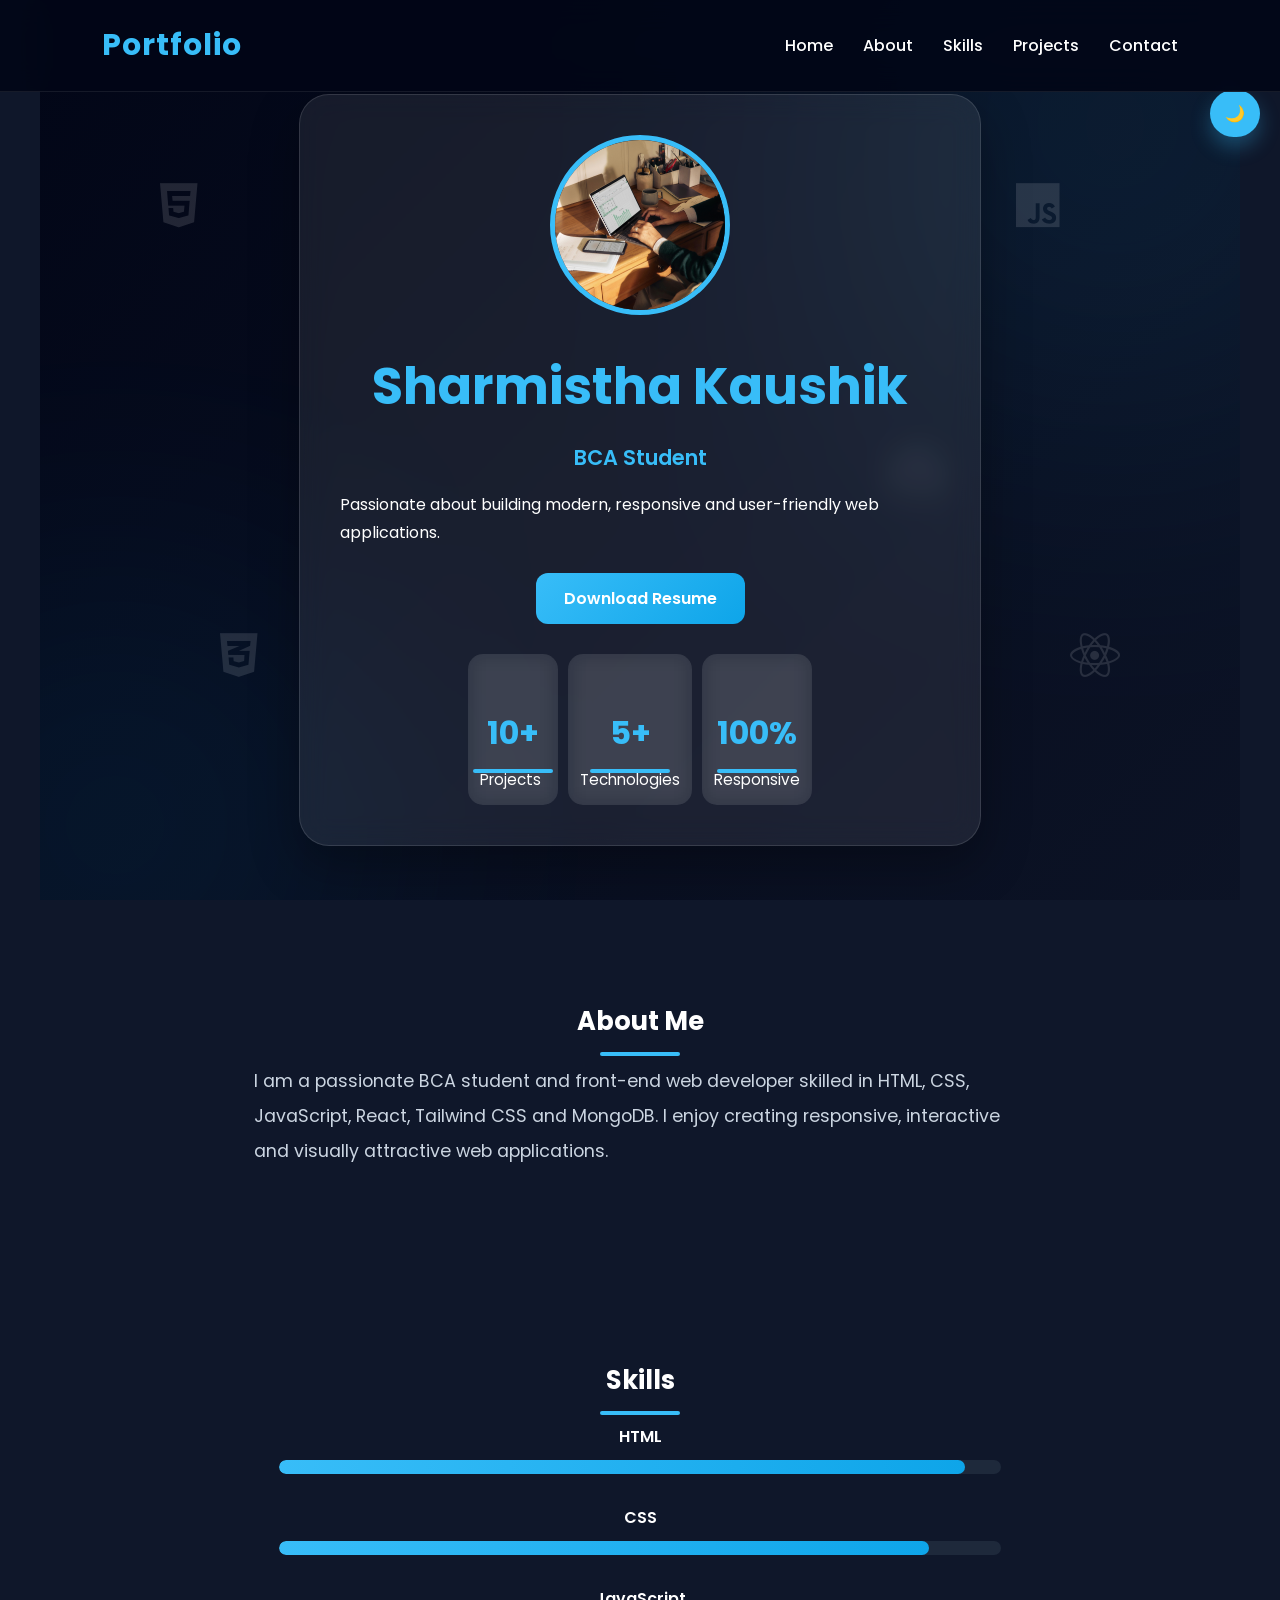
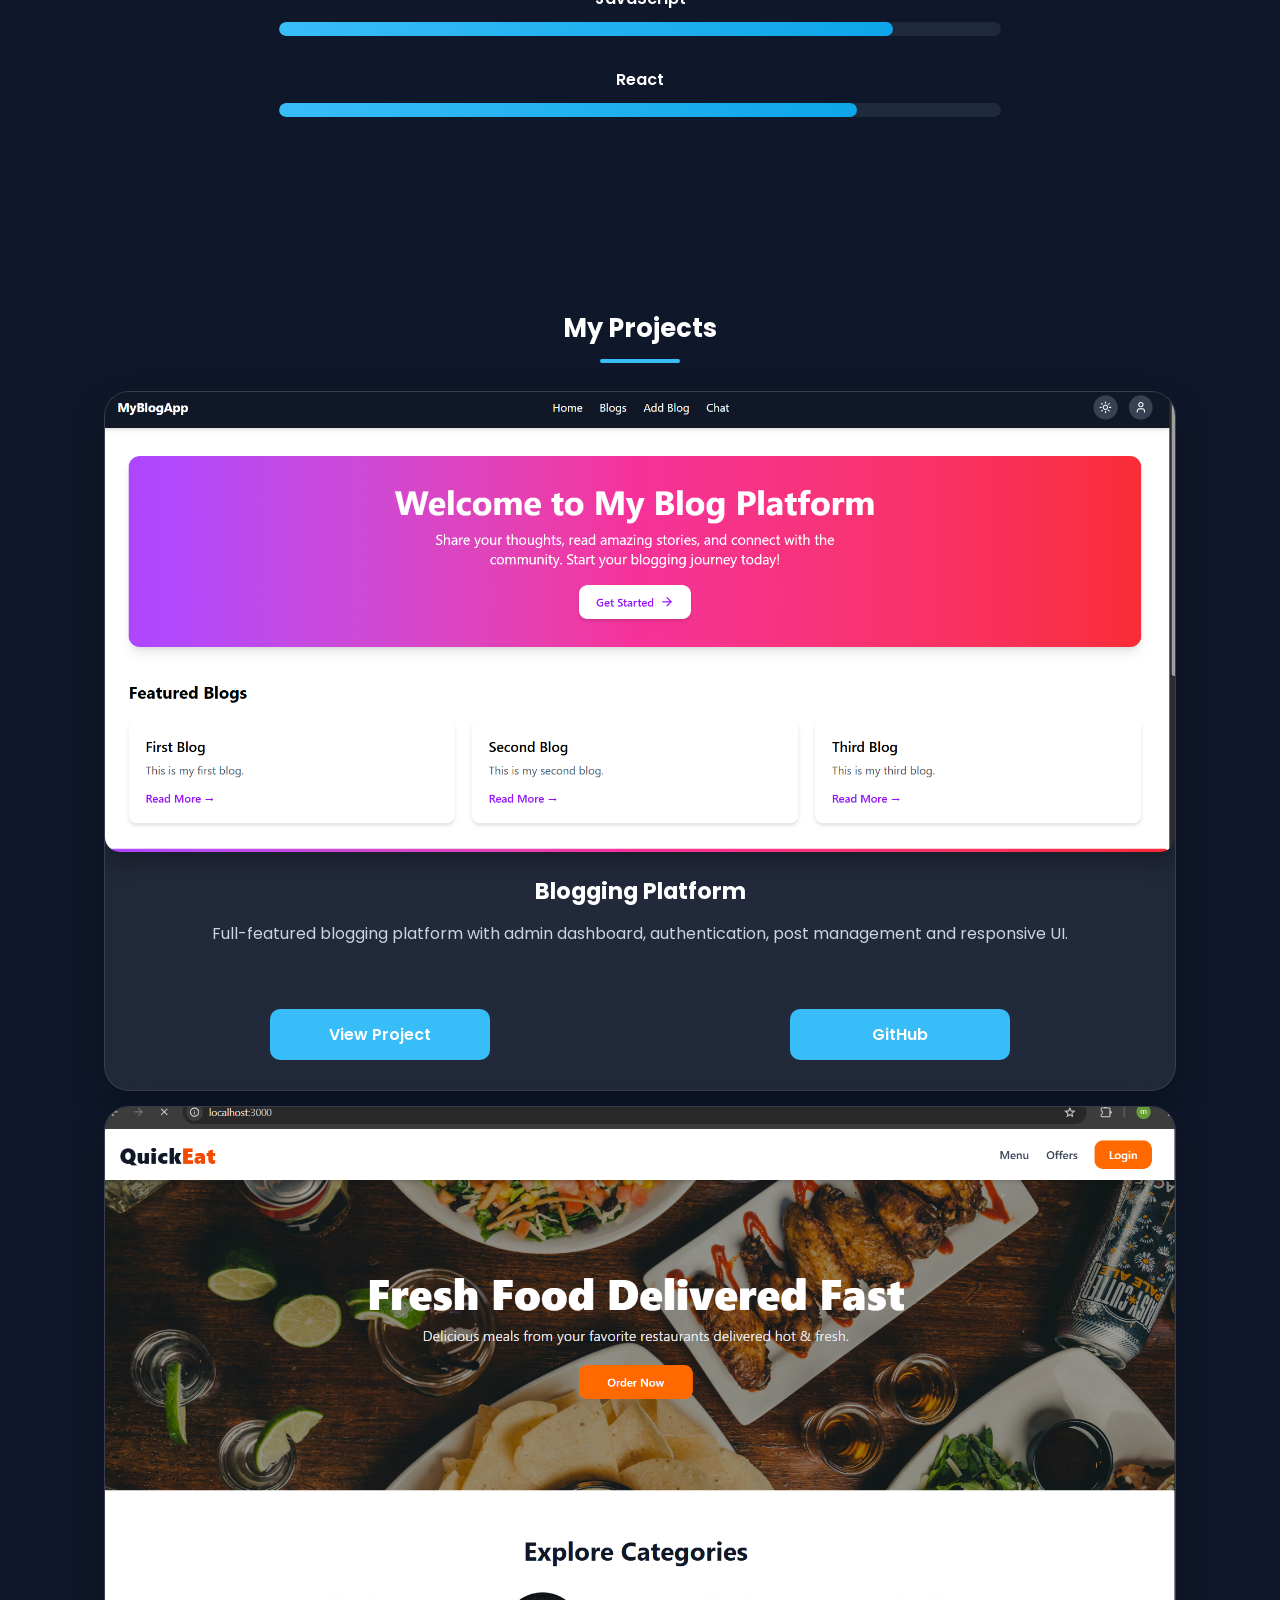
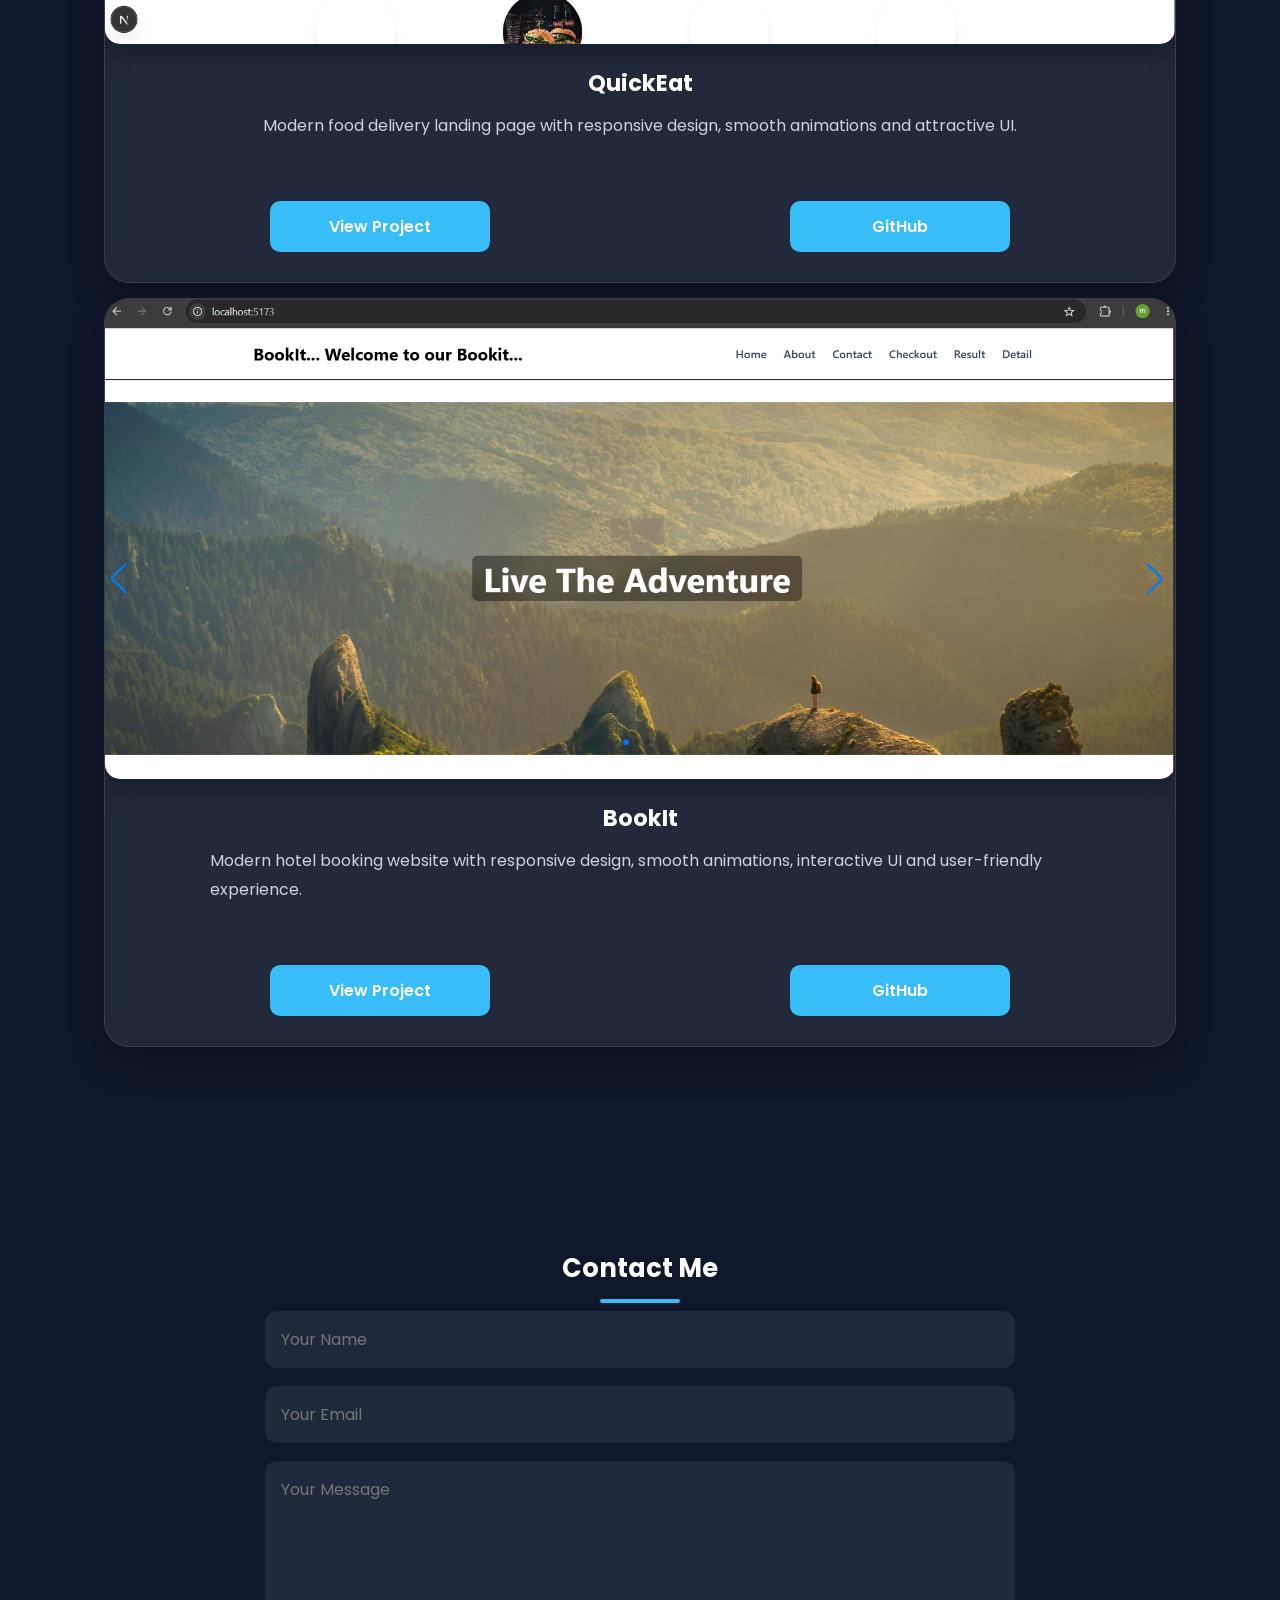
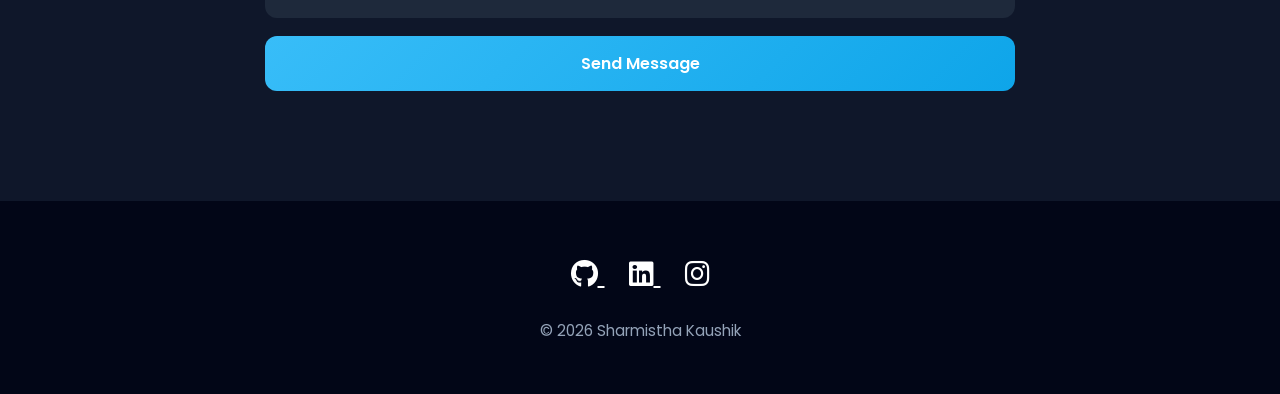
==== commit cfbc1e0f: "Updated websites" ====
--- a/index.html
+++ b/index.html
@@ -51,7 +51,7 @@
 
 <div class="hero-content">
 
-<img src="profile.jpg"
+<img src="images/profile.jpg"
 alt="Profile"
 class="profile-img">
 
--- a/style.css
+++ b/style.css
@@ -88,6 +88,7 @@
 
 .hero{
 height:100vh;
+padding-top: 100px;
 display:flex;
 justify-content:center;
 align-items:center;
@@ -854,6 +855,15 @@
         padding:40px 15px;
     }
 
+    body{
+    padding-top:90px;
+  }
+
+  .hero{
+    padding-top:120px;
+  }
+}
+
     section h1{
         font-size:2rem;
     }
